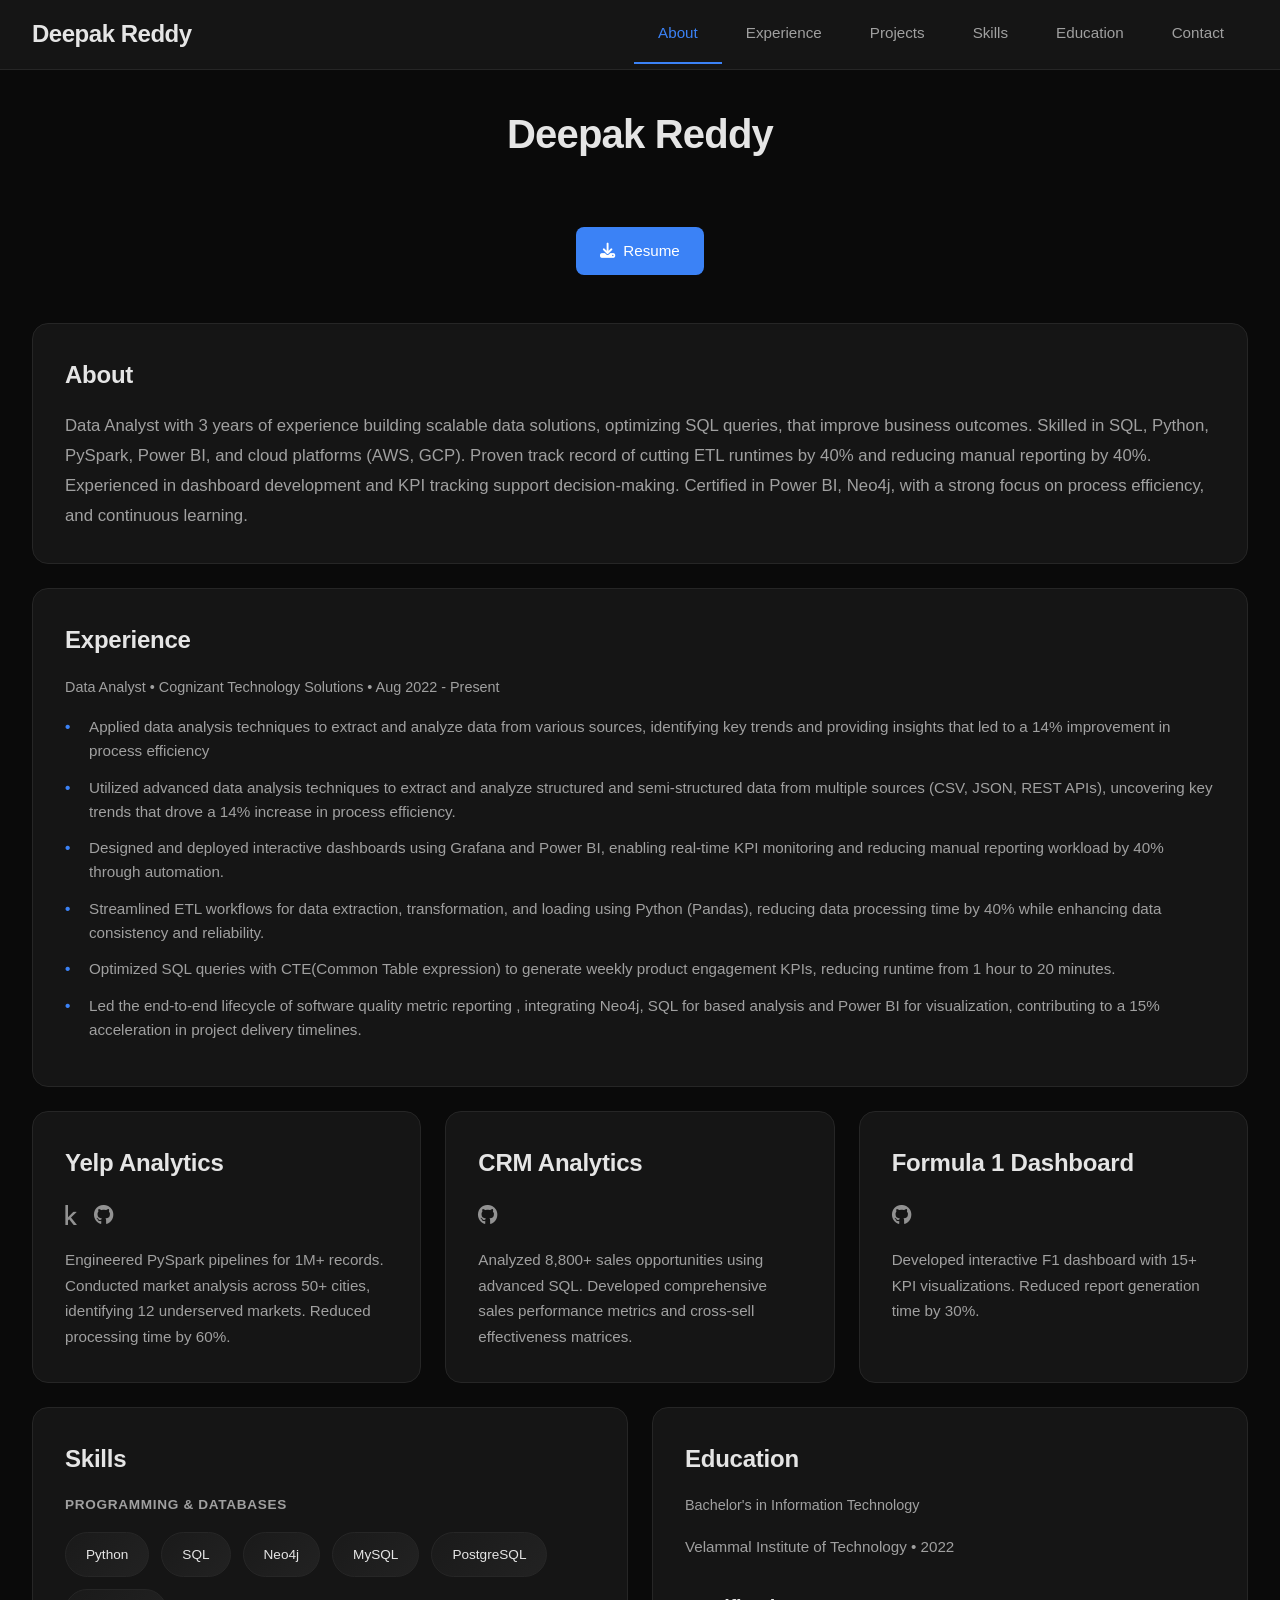
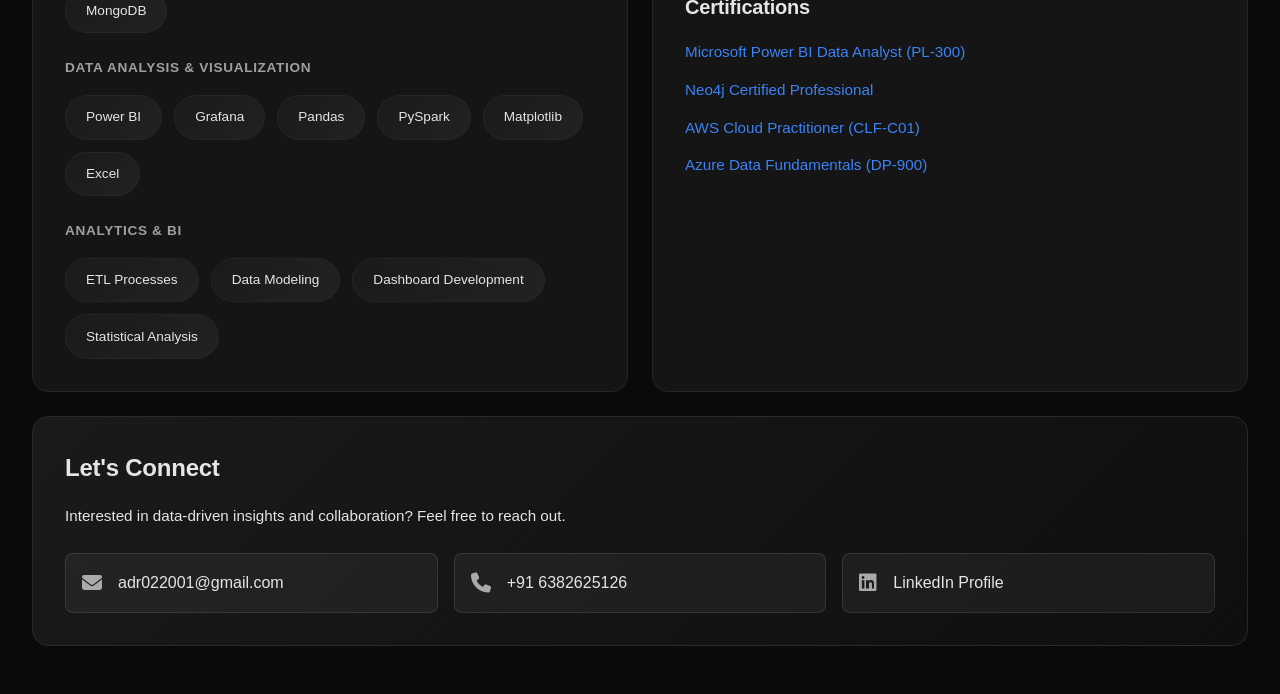
==== minimalist_bento_portfolio.html @ 0f995827 "Add files via upload" ====
<!DOCTYPE html>
<html lang="en">
<head>
  <meta charset="UTF-8">
  <meta name="viewport" content="width=device-width, initial-scale=1.0">
  <title>Deepak Reddy - Data Analyst</title>
  <link href="https://cdnjs.cloudflare.com/ajax/libs/font-awesome/6.4.0/css/all.min.css" rel="stylesheet">
  <style>
    * {
      margin: 0;
      padding: 0;
      box-sizing: border-box;
    }

    :root {
      --bg: #0a0a0a;
      --surface: #151515;
      --text: #e5e5e5;
      --text-secondary: #a0a0a0;
      --accent: #3b82f6;
      --secondary-section: #1a1a1a;
      --border: #262626;
      --shadow: rgba(0, 0, 0, 0.5);
    }

    body {
      font-family: -apple-system, BlinkMacSystemFont, 'Segoe UI', sans-serif;
      background: var(--bg);
      color: var(--text);
      line-height: 1.6;
      padding-top: 70px;
    }

    /* Top Navbar */
    .navbar {
      position: fixed;
      top: 0;
      left: 0;
      right: 0;
      height: 70px;
      background: var(--surface);
      border-bottom: 1px solid var(--border);
      display: flex;
      align-items: center;
      justify-content: space-between;
      padding: 0 2rem;
      z-index: 1000;
    }

    .navbar-brand {
      font-size: 1.5rem;
      font-weight: 700;
      letter-spacing: -0.02em;
      color: var(--text);
    }

    .nav-menu {
      display: flex;
      list-style: none;
      gap: 0;
      align-items: center;
    }

    .nav-menu li {
      margin: 0;
    }

    .nav-menu a {
      display: block;
      padding: 1rem 1.5rem;
      text-decoration: none;
      color: var(--text-secondary);
      transition: all 0.2s;
      font-size: 0.95rem;
      border-bottom: 2px solid transparent;
    }

    .nav-menu a:hover {
      color: var(--accent);
      border-bottom-color: var(--accent);
    }

    .nav-menu a.active {
      color: var(--accent);
      border-bottom-color: var(--accent);
    }

    .container {
      max-width: 1400px;
      margin: 0 auto;
      padding: 0 2rem;
    }

    /* Header */
    .header {
      margin-bottom: 3rem;
      text-align: center;
      margin-top: 2rem;
    }

    .name {
      font-size: 2.5rem;
      font-weight: 700;
      margin-bottom: 0.5rem;
      letter-spacing: -0.02em;
    }

    .tagline {
      font-size: 1.1rem;
      color: var(--text-secondary);
      margin-bottom: 1.5rem;
      min-height: 1.8rem;
      position: relative;
      background: linear-gradient(90deg, var(--text-secondary) 0%, var(--accent) 50%, var(--text-secondary) 100%);
      background-size: 200% auto;
      -webkit-background-clip: text;
      -webkit-text-fill-color: transparent;
      background-clip: text;
      animation: shimmer 6s linear infinite;
    }

    .tagline-char {
      display: inline-block;
      opacity: 0;
      animation: charReveal 0.05s ease-out forwards;
    }

    @keyframes charReveal {
      0% {
        opacity: 0;
        transform: translateY(10px);
      }
      100% {
        opacity: 1;
        transform: translateY(0);
      }
    }

    @keyframes shimmer {
      0% {
        background-position: -200% auto;
      }
      100% {
        background-position: 200% auto;
      }
    }

    .header-actions {
      display: flex;
      gap: 1rem;
      justify-content: center;
      flex-wrap: wrap;
    }

    .btn {
      padding: 0.75rem 1.5rem;
      border-radius: 8px;
      text-decoration: none;
      font-weight: 500;
      font-size: 0.95rem;
      transition: all 0.2s;
      display: inline-flex;
      align-items: center;
      gap: 0.5rem;
    }

    .btn-primary {
      background: var(--accent);
      color: white;
    }

    .btn-primary:hover {
      transform: translateY(-2px);
      box-shadow: 0 4px 12px rgba(0, 123, 255, 0.3);
      background: #0056b3;
    }

    .btn-secondary {
      background: var(--surface);
      color: var(--text);
      border: 1px solid var(--border);
    }

    .btn-secondary:hover {
      border-color: var(--accent);
      background: var(--secondary-section);
    }

    /* Bento Grid */
    .bento-grid {
      display: grid;
      grid-template-columns: repeat(12, 1fr);
      gap: 1.5rem;
      margin-bottom: 3rem;
    }

    .bento-item {
      background: var(--surface);
      border: 1px solid var(--border);
      border-radius: 16px;
      padding: 2rem;
      transition: all 0.3s;
      position: relative;
      overflow: hidden;
    }

    .bento-item:hover {
      box-shadow: 0 8px 24px var(--shadow);
      transform: translateY(-4px);
    }

    /* Grid Sizes */
    .span-12 { grid-column: span 12; }
    .span-8 { grid-column: span 8; }
    .span-6 { grid-column: span 6; }
    .span-4 { grid-column: span 4; }
    .span-3 { grid-column: span 3; }

    /* Item Styles */
    .item-title {
      font-size: 1.5rem;
      font-weight: 600;
      margin-bottom: 1rem;
      letter-spacing: -0.01em;
    }

    .item-subtitle {
      color: var(--text-secondary);
      font-size: 0.9rem;
      margin-bottom: 1rem;
    }

    .item-description {
      color: var(--text-secondary);
      font-size: 0.95rem;
      line-height: 1.7;
    }

    /* About Section */
    .about-content {
      font-size: 1.05rem;
      line-height: 1.8;
    }

    /* Experience Section */
    .experience-list {
      list-style: none;
    }

    .experience-list li {
      padding-left: 1.5rem;
      margin-bottom: 0.75rem;
      position: relative;
      color: var(--text-secondary);
      font-size: 0.95rem;
    }

    .experience-list li::before {
      content: '•';
      position: absolute;
      left: 0;
      color: var(--accent);
      font-weight: bold;
    }

    /* Projects */
    .project-links {
      display: flex;
      gap: 1rem;
      margin-bottom: 1rem;
    }

    .project-link {
      color: var(--text);
      font-size: 1.25rem;
      transition: all 0.2s;
      opacity: 0.6;
    }

    .project-link:hover {
      opacity: 1;
      transform: scale(1.1);
    }

    /* Skills */
    .skills-grid {
      display: grid;
      gap: 1.5rem;
    }

    .skill-category h4 {
      font-size: 0.85rem;
      text-transform: uppercase;
      letter-spacing: 0.05em;
      color: var(--text-secondary);
      margin-bottom: 1rem;
      font-weight: 600;
    }

    .skill-tags {
      display: flex;
      flex-wrap: wrap;
      gap: 0.75rem;
    }

    .skill-tag {
      background: linear-gradient(135deg, var(--secondary-section) 0%, #222222 100%);
      padding: 0.65rem 1.25rem;
      border-radius: 25px;
      font-size: 0.85rem;
      color: var(--text);
      border: 1.5px solid var(--border);
      transition: all 0.3s cubic-bezier(0.4, 0, 0.2, 1);
      font-weight: 500;
      position: relative;
      overflow: hidden;
      cursor: pointer;
      display: inline-flex;
      align-items: center;
      justify-content: center;
      white-space: nowrap;
    }

    .skill-tag::before {
      content: '';
      position: absolute;
      top: 0;
      left: -100%;
      width: 100%;
      height: 100%;
      background: var(--accent);
      transition: left 0.3s cubic-bezier(0.4, 0, 0.2, 1);
      z-index: -1;
      border-radius: 25px;
    }

    .skill-tag:hover {
      color: white;
      border-color: var(--accent);
      transform: translateY(-3px);
      box-shadow: 0 6px 20px rgba(59, 130, 246, 0.4);
    }

    .skill-tag:hover::before {
      left: 0;
    }

    .skill-tag:active {
      transform: translateY(-1px);
    }

    /* Contact */
    .contact-grid {
      display: grid;
      gap: 1rem;
    }

    .contact-item {
      display: flex;
      align-items: center;
      gap: 1rem;
      padding: 1rem;
      background: var(--bg);
      border-radius: 8px;
      text-decoration: none;
      color: var(--text);
      transition: all 0.2s;
    }

    .contact-item:hover {
      background: var(--accent);
      color: white;
    }

    .contact-icon {
      font-size: 1.25rem;
      opacity: 0.7;
    }

    /* Certifications */
    .cert-list {
      list-style: none;
    }

    .cert-list li {
      margin-bottom: 0.75rem;
    }

    .cert-list a {
      color: var(--accent);
      text-decoration: none;
      font-size: 0.95rem;
      transition: opacity 0.2s;
    }

    .cert-list a:hover {
      opacity: 0.7;
    }

    /* Accent Item */
    .accent-item {
      background: linear-gradient(135deg, #1a1a1a 0%, #0f0f0f 100%);
      color: var(--text);
      border: 1px solid #2a2a2a;
    }

    .accent-item .item-title,
    .accent-item .item-description {
      color: var(--text);
    }

    .accent-item .contact-item {
      background: rgba(255, 255, 255, 0.05);
      color: var(--text);
      border: 1px solid rgba(255, 255, 255, 0.1);
    }

    .accent-item .contact-item:hover {
      background: var(--accent);
      border-color: var(--accent);
    }

    /* Stats */
    .stats-grid {
      display: grid;
      grid-template-columns: repeat(auto-fit, minmax(150px, 1fr));
      gap: 1.5rem;
    }

    .stat-item {
      text-align: center;
    }

    .stat-number {
      font-size: 2.5rem;
      font-weight: 700;
      color: var(--accent);
      line-height: 1;
      margin-bottom: 0.5rem;
    }

    .stat-label {
      font-size: 0.9rem;
      color: var(--text-secondary);
    }

    /* Responsive */
    @media (max-width: 1024px) {
      .span-8 { grid-column: span 12; }
      .span-6 { grid-column: span 12; }
      .span-4 { grid-column: span 6; }
      .span-3 { grid-column: span 6; }
    }

    @media (max-width: 768px) {
      body {
        padding-top: 60px;
      }

      .navbar {
        height: 60px;
        padding: 0 1rem;
        flex-wrap: wrap;
      }

      .navbar-brand {
        font-size: 1.25rem;
      }

      .nav-menu {
        gap: 0;
      }

      .nav-menu a {
        padding: 0.75rem 1rem;
        font-size: 0.85rem;
      }

      .name {
        font-size: 2rem;
      }

      .bento-grid {
        gap: 1rem;
      }

      .span-4,
      .span-3 {
        grid-column: span 12;
      }

      .bento-item {
        padding: 1.5rem;
      }

      .header-actions {
        flex-direction: column;
      }

      .btn {
        width: 100%;
        justify-content: center;
      }

      .container {
        padding: 0 1rem;
      }
    }
  </style>
</head>
<body>
  <!-- Top Navbar -->
  <nav class="navbar">
    <div class="navbar-brand">Deepak Reddy</div>
    <ul class="nav-menu">
      <li><a href="#about" class="nav-link active" onclick="setActiveNav(this)">About</a></li>
      <li><a href="#experience" class="nav-link" onclick="setActiveNav(this)">Experience</a></li>
      <li><a href="#projects" class="nav-link" onclick="setActiveNav(this)">Projects</a></li>
      <li><a href="#skills" class="nav-link" onclick="setActiveNav(this)">Skills</a></li>
      <li><a href="#education" class="nav-link" onclick="setActiveNav(this)">Education</a></li>
      <li><a href="#contact" class="nav-link" onclick="setActiveNav(this)">Contact</a></li>
    </ul>
  </nav>

  <div class="container">
    <!-- Header -->
    <header class="header">
      <h1 class="name">Deepak Reddy</h1>
      <p class="tagline" id="tagline">Data Analyst • Business Intelligence • Data Visualization</p>
      <div class="header-actions">
        <a href="Assets/Deepak_Reddy_DataAnalyst_Resume.pdf" target="_blank" class="btn btn-primary">
          <i class="fas fa-download"></i>
          Resume
        </a>
      </div>
    </header>

    <!-- Bento Grid -->
    <div class="bento-grid">
      
      <!-- About -->
      <div class="bento-item span-12" id="about">
        <h2 class="item-title">About</h2>
        <p class="item-description about-content">
          Data Analyst with 3 years of experience building scalable data solutions, optimizing SQL queries, that improve business outcomes. Skilled in SQL, Python, PySpark, Power BI, and cloud platforms (AWS, GCP). Proven track record of cutting ETL runtimes by 40% and reducing manual reporting by 40%. Experienced in dashboard development and KPI tracking support decision-making. Certified in Power BI, Neo4j, with a strong focus on process efficiency, and continuous learning.
        </p>
      </div>

      <!-- Experience -->
      <div class="bento-item span-12" id="experience">
        <h2 class="item-title">Experience</h2>
        <div class="item-subtitle">Data Analyst • Cognizant Technology Solutions • Aug 2022 - Present</div>
        <ul class="experience-list">
          <li>Applied data analysis techniques to extract and analyze data from various sources, identifying key trends and providing insights that led to a 14% improvement in process efficiency</li>
          <li>Utilized advanced data analysis techniques to extract and analyze structured and semi-structured data from multiple sources (CSV, JSON, REST APIs), uncovering key trends that drove a 14% increase in process efficiency.</li>
          <li>Designed and deployed interactive dashboards using Grafana and Power BI, enabling real-time KPI monitoring and reducing manual reporting workload by 40% through automation.</li>
          <li>Streamlined ETL workflows for data extraction, transformation, and loading using Python (Pandas), reducing data processing time by 40% while enhancing data consistency and reliability.</li>
          <li>Optimized SQL queries with CTE(Common Table expression) to generate weekly product engagement KPIs, reducing runtime from 1 hour to 20 minutes.</li>
          <li>Led the end-to-end lifecycle of software quality metric reporting , integrating Neo4j, SQL for based analysis and Power BI for visualization, contributing to a 15% acceleration in project delivery timelines.</li>
        </ul>
      </div>

      <!-- Project 1 -->
      <div class="bento-item span-4" id="projects">
        <h3 class="item-title">Yelp Analytics</h3>
        <div class="project-links">
          <a href="https://www.kaggle.com/code/adr2001/yelp-data-analysis" target="_blank" class="project-link">
            <i class="fab fa-kaggle"></i>
          </a>
          <a href="https://github.com/DeepakReddy02/Yelp-data-Analytics" target="_blank" class="project-link">
            <i class="fab fa-github"></i>
          </a>
        </div>
        <p class="item-description">
          Engineered PySpark pipelines for 1M+ records. Conducted market analysis across 50+ cities, identifying 12 underserved markets. Reduced processing time by 60%.
        </p>
      </div>

      <!-- Project 2 -->
      <div class="bento-item span-4">
        <h3 class="item-title">CRM Analytics</h3>
        <div class="project-links">
          <a href="https://github.com/DeepakReddy02/CRM-Data-analytics" target="_blank" class="project-link">
            <i class="fab fa-github"></i>
          </a>
        </div>
        <p class="item-description">
          Analyzed 8,800+ sales opportunities using advanced SQL. Developed comprehensive sales performance metrics and cross-sell effectiveness matrices.
        </p>
      </div>

      <!-- Project 3 -->
      <div class="bento-item span-4">
        <h3 class="item-title">Formula 1 Dashboard</h3>
        <div class="project-links">
          <a href="https://github.com/DeepakReddy02/Formula-1-Dashboard" target="_blank" class="project-link">
            <i class="fab fa-github"></i>
          </a>
        </div>
        <p class="item-description">
          Developed interactive F1 dashboard with 15+ KPI visualizations. Reduced report generation time by 30%.
        </p>
      </div>

      <!-- Skills -->
      <div class="bento-item span-6" id="skills">
        <h2 class="item-title">Skills</h2>
        <div class="skills-grid">
          <div class="skill-category">
            <h4>Programming & Databases</h4>
            <div class="skill-tags">
              <span class="skill-tag">Python</span>
              <span class="skill-tag">SQL</span>
              <span class="skill-tag">Neo4j</span>
              <span class="skill-tag">MySQL</span>
              <span class="skill-tag">PostgreSQL</span>
              <span class="skill-tag">MongoDB</span>
            </div>
          </div>
          <div class="skill-category">
            <h4>Data Analysis & Visualization</h4>
            <div class="skill-tags">
              <span class="skill-tag">Power BI</span>
              <span class="skill-tag">Grafana</span>
              <span class="skill-tag">Pandas</span>
              <span class="skill-tag">PySpark</span>
              <span class="skill-tag">Matplotlib</span>
              <span class="skill-tag">Excel</span>
            </div>
          </div>
          <div class="skill-category">
            <h4>Analytics & BI</h4>
            <div class="skill-tags">
              <span class="skill-tag">ETL Processes</span>
              <span class="skill-tag">Data Modeling</span>
              <span class="skill-tag">Dashboard Development</span>
              <span class="skill-tag">Statistical Analysis</span>
            </div>
          </div>
        </div>
      </div>

      <!-- Education & Certifications -->
      <div class="bento-item span-6" id="education">
        <h2 class="item-title">Education</h2>
        <div class="item-subtitle">Bachelor's in Information Technology</div>
        <p class="item-description" style="margin-bottom: 2rem;">Velammal Institute of Technology • 2022</p>
        
        <h3 class="item-title" style="font-size: 1.25rem;">Certifications</h3>
        <ul class="cert-list">
          <li><a href="https://learn.microsoft.com/en-us/users/deepakreddy-7486/credentials/6c7aa562362c20fa" target="_blank">Microsoft Power BI Data Analyst (PL-300)</a></li>
          <li><a href="https://graphacademy.neo4j.com/c/1edc7d7e-53f9-4a32-aede-22fb9f663efd/" target="_blank">Neo4j Certified Professional</a></li>
          <li><a href="Assets/AWS Certified Cloud Practitioner certificate.pdf" target="_blank">AWS Cloud Practitioner (CLF-C01)</a></li>
          <li><a href="https://learn.microsoft.com/api/credentials/share/en-us/DEEPAKREDDY-7486/A54F7993C13CFE65?sharingId=EFF0362C7ED97661" target="_blank">Azure Data Fundamentals (DP-900)</a></li>
        </ul>
      </div>

      <!-- Contact -->
      <div class="bento-item span-12 accent-item" id="contact">
        <h2 class="item-title">Let's Connect</h2>
        <p class="item-description" style="margin-bottom: 1.5rem;">
          Interested in data-driven insights and collaboration? Feel free to reach out.
        </p>
        <div class="contact-grid" style="grid-template-columns: repeat(auto-fit, minmax(250px, 1fr));">
          <a href="mailto:adr022001@gmail.com" class="contact-item">
            <i class="contact-icon fas fa-envelope"></i>
            <span>adr022001@gmail.com</span>
          </a>
          <a href="tel:+916382625126" class="contact-item">
            <i class="contact-icon fas fa-phone"></i>
            <span>+91 6382625126</span>
          </a>
          <a href="https://www.linkedin.com/in/deepak-reddy-data-analyst/" target="_blank" class="contact-item">
            <i class="contact-icon fab fa-linkedin"></i>
            <span>LinkedIn Profile</span>
          </a>
        </div>
      </div>

    </div>
  </div>

  <script>
    // Tagline character reveal animation
    function animateTagline() {
      const tagline = document.getElementById('tagline');
      const text = tagline.textContent;
      tagline.textContent = '';
      
      let delay = 0;
      for (let i = 0; i < text.length; i++) {
        const char = text[i];
        const span = document.createElement('span');
        span.className = 'tagline-char';
        span.textContent = char;
        span.style.animationDelay = `${delay}ms`;
        tagline.appendChild(span);
        
        // Add stagger effect, slower for punctuation
        delay += char === '•' ? 100 : 30;
      }
    }

    // Run animation on page load
    window.addEventListener('load', () => {
      setTimeout(animateTagline, 300);
    });

    function setActiveNav(element) {
      document.querySelectorAll('.nav-link').forEach(link => {
        link.classList.remove('active');
      });
      element.classList.add('active');
    }
  </script>
</body>
</html>
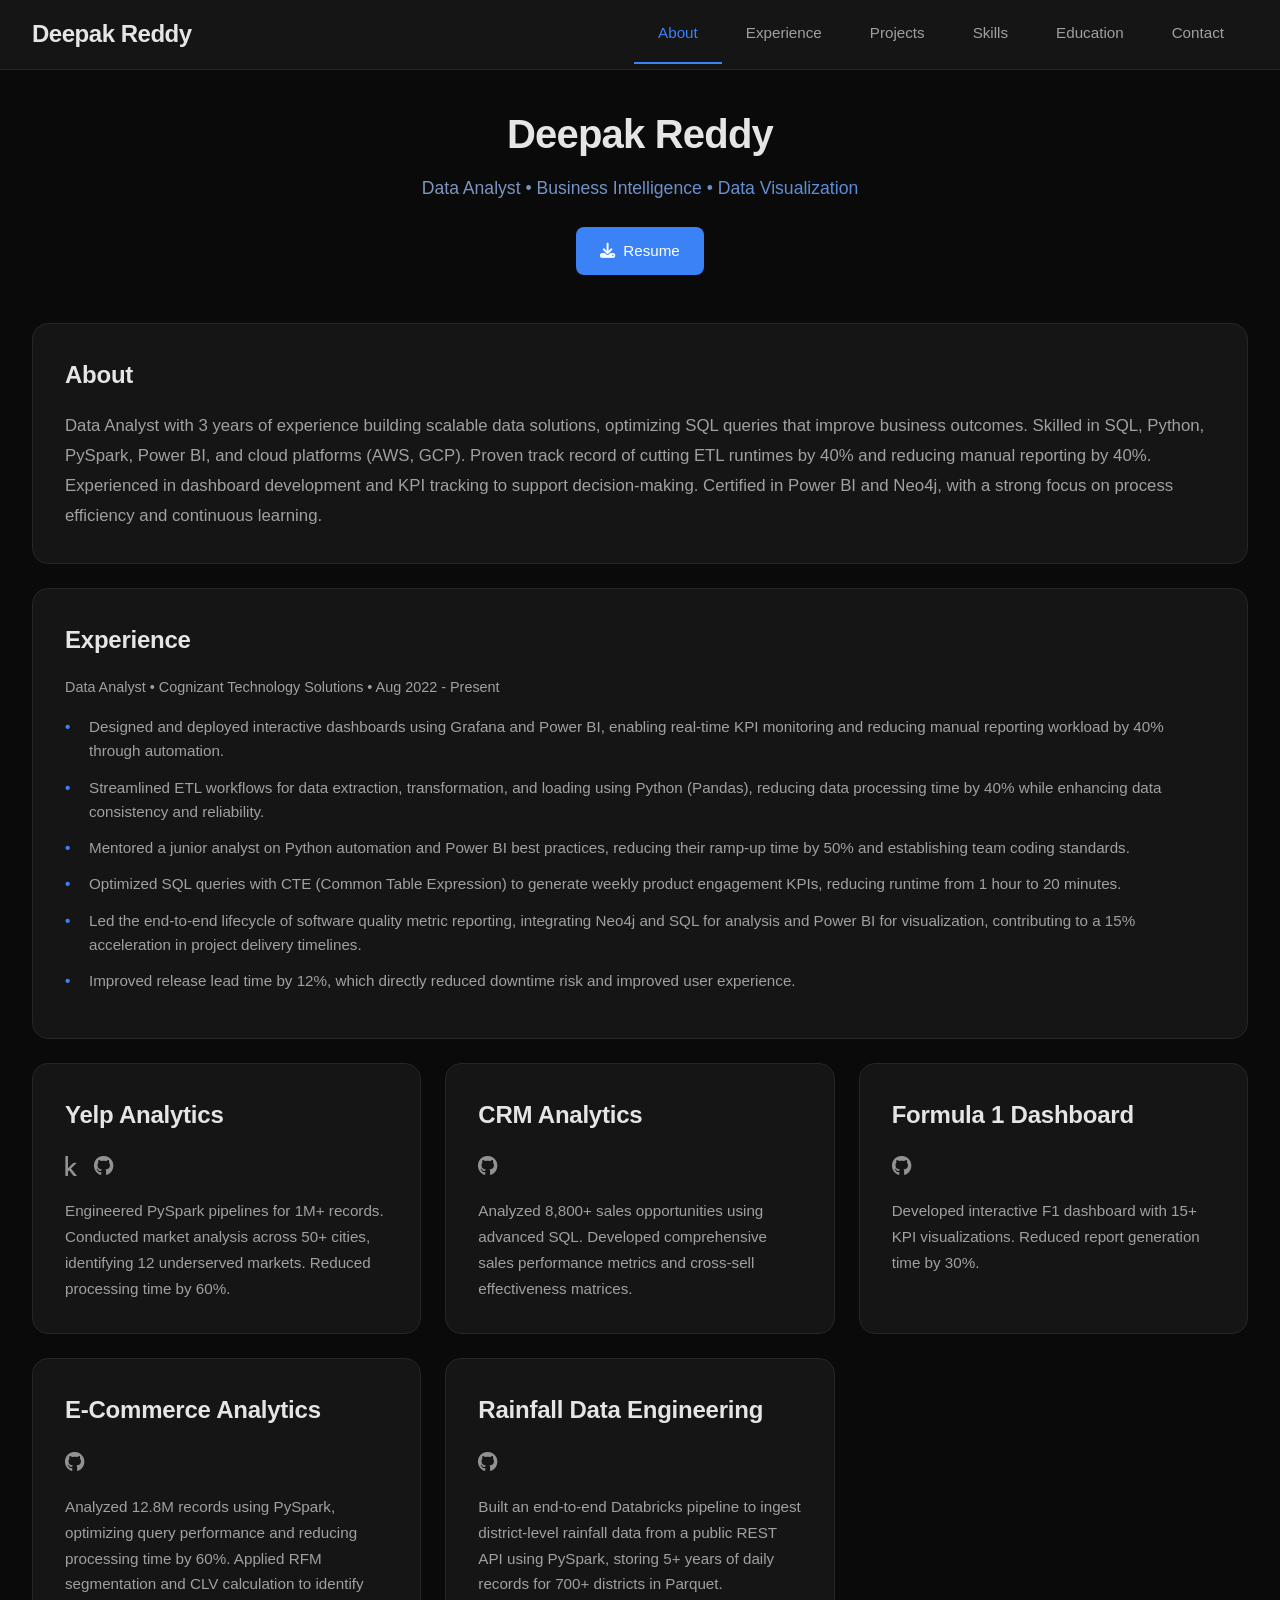
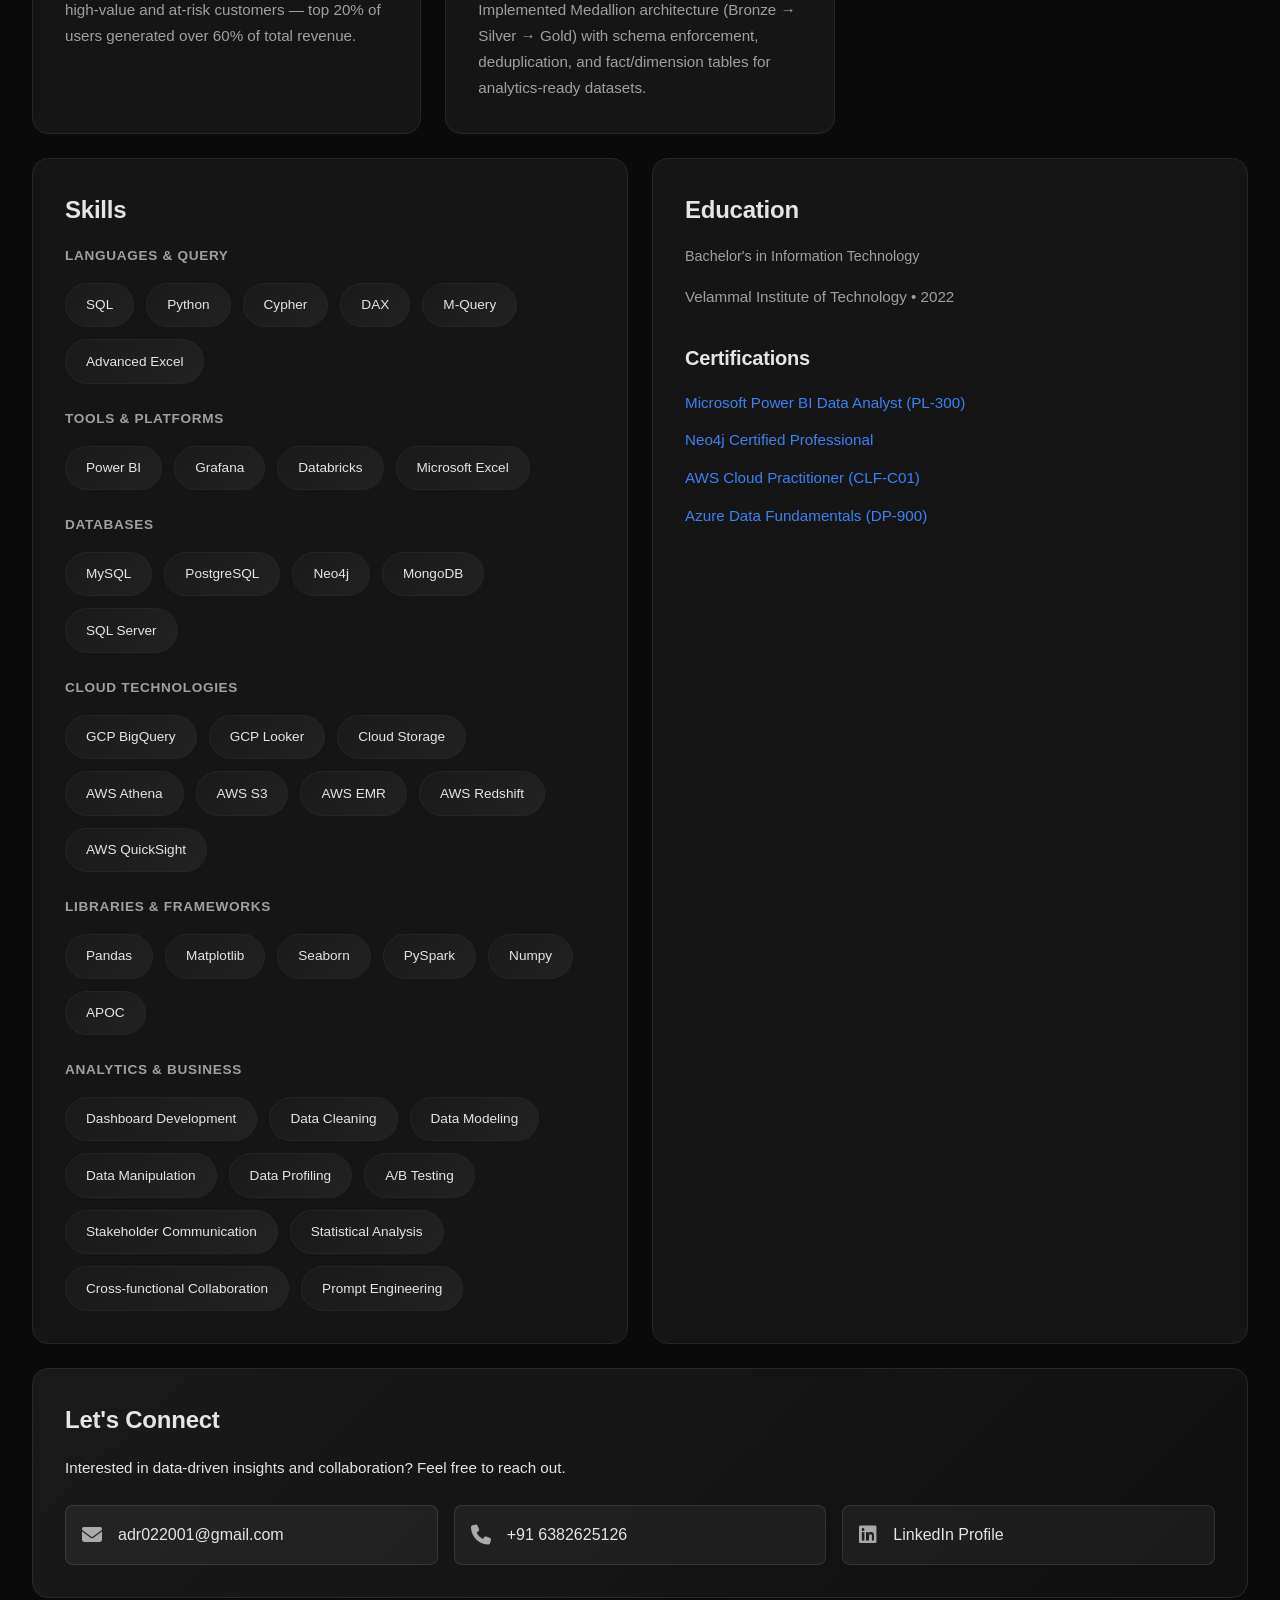
==== commit 8800b63e: "Add files via upload" ====
--- a/minimalist_bento_portfolio.html
+++ b/minimalist_bento_portfolio.html
@@ -204,9 +204,44 @@
       overflow: hidden;
     }
 
+    .bento-item::before {
+      content: '';
+      position: absolute;
+      top: 0;
+      left: 0;
+      right: 0;
+      bottom: 0;
+      background: radial-gradient(circle at 30% 30%, rgba(59, 130, 246, 0.15), transparent 80%);
+      opacity: 0;
+      transition: opacity 0.3s ease;
+      pointer-events: none;
+    }
+
     .bento-item:hover {
-      box-shadow: 0 8px 24px var(--shadow);
-      transform: translateY(-4px);
+      box-shadow: 0 8px 24px var(--shadow), 0 0 30px rgba(59, 130, 246, 0.2);
+      transform: translateY(-6px) scale(1.02);
+      border-color: var(--accent);
+    }
+
+    .bento-item:hover::before {
+      opacity: 1;
+    }
+
+    .bento-item:hover .item-title {
+      color: var(--accent);
+      transform: translateX(4px);
+    }
+
+    .item-title {
+      transition: all 0.3s cubic-bezier(0.34, 1.56, 0.64, 1);
+    }
+
+    .item-description {
+      transition: color 0.3s ease;
+    }
+
+    .bento-item:hover .item-description {
+      color: var(--text);
     }
 
     /* Grid Sizes */
@@ -526,7 +561,7 @@
     <!-- Header -->
     <header class="header">
       <h1 class="name">Deepak Reddy</h1>
-      <p class="tagline" id="tagline">Data Analyst • Business Intelligence • Data Visualization</p>
+      <p class="tagline">Data Analyst • Business Intelligence • Data Visualization</p>
       <div class="header-actions">
         <a href="Assets/Deepak_Reddy_DataAnalyst_Resume.pdf" target="_blank" class="btn btn-primary">
           <i class="fas fa-download"></i>
@@ -542,7 +577,7 @@
       <div class="bento-item span-12" id="about">
         <h2 class="item-title">About</h2>
         <p class="item-description about-content">
-          Data Analyst with 3 years of experience building scalable data solutions, optimizing SQL queries, that improve business outcomes. Skilled in SQL, Python, PySpark, Power BI, and cloud platforms (AWS, GCP). Proven track record of cutting ETL runtimes by 40% and reducing manual reporting by 40%. Experienced in dashboard development and KPI tracking support decision-making. Certified in Power BI, Neo4j, with a strong focus on process efficiency, and continuous learning.
+          Data Analyst with 3 years of experience building scalable data solutions, optimizing SQL queries that improve business outcomes. Skilled in SQL, Python, PySpark, Power BI, and cloud platforms (AWS, GCP). Proven track record of cutting ETL runtimes by 40% and reducing manual reporting by 40%. Experienced in dashboard development and KPI tracking to support decision-making. Certified in Power BI and Neo4j, with a strong focus on process efficiency and continuous learning.
         </p>
       </div>
 
@@ -551,12 +586,12 @@
         <h2 class="item-title">Experience</h2>
         <div class="item-subtitle">Data Analyst • Cognizant Technology Solutions • Aug 2022 - Present</div>
         <ul class="experience-list">
-          <li>Applied data analysis techniques to extract and analyze data from various sources, identifying key trends and providing insights that led to a 14% improvement in process efficiency</li>
-          <li>Utilized advanced data analysis techniques to extract and analyze structured and semi-structured data from multiple sources (CSV, JSON, REST APIs), uncovering key trends that drove a 14% increase in process efficiency.</li>
           <li>Designed and deployed interactive dashboards using Grafana and Power BI, enabling real-time KPI monitoring and reducing manual reporting workload by 40% through automation.</li>
           <li>Streamlined ETL workflows for data extraction, transformation, and loading using Python (Pandas), reducing data processing time by 40% while enhancing data consistency and reliability.</li>
-          <li>Optimized SQL queries with CTE(Common Table expression) to generate weekly product engagement KPIs, reducing runtime from 1 hour to 20 minutes.</li>
-          <li>Led the end-to-end lifecycle of software quality metric reporting , integrating Neo4j, SQL for based analysis and Power BI for visualization, contributing to a 15% acceleration in project delivery timelines.</li>
+          <li>Mentored a junior analyst on Python automation and Power BI best practices, reducing their ramp-up time by 50% and establishing team coding standards.</li>
+          <li>Optimized SQL queries with CTE (Common Table Expression) to generate weekly product engagement KPIs, reducing runtime from 1 hour to 20 minutes.</li>
+          <li>Led the end-to-end lifecycle of software quality metric reporting, integrating Neo4j and SQL for analysis and Power BI for visualization, contributing to a 15% acceleration in project delivery timelines.</li>
+          <li>Improved release lead time by 12%, which directly reduced downtime risk and improved user experience.</li>
         </ul>
       </div>
 
@@ -602,39 +637,103 @@
         </p>
       </div>
 
+      <!-- Personal Project 4 -->
+      <div class="bento-item span-4">
+        <h3 class="item-title">E-Commerce Analytics</h3>
+        <div class="project-links">
+          <a href="https://github.com/DeepakReddy02/E-Commerce-Analytics" target="_blank" class="project-link">
+            <i class="fab fa-github"></i>
+          </a>
+        </div>
+        <p class="item-description">
+          Analyzed 12.8M records using PySpark, optimizing query performance and reducing processing time by 60%. Applied RFM segmentation and CLV calculation to identify high-value and at-risk customers — top 20% of users generated over 60% of total revenue.
+        </p>
+      </div>
+
+      <!-- Personal Project 5 -->
+      <div class="bento-item span-4">
+        <h3 class="item-title">Rainfall Data Engineering</h3>
+        <div class="project-links">
+          <a href="https://github.com/DeepakReddy02/Rainfall-Data-Engineering" target="_blank" class="project-link">
+            <i class="fab fa-github"></i>
+          </a>
+        </div>
+        <p class="item-description">
+          Built an end-to-end Databricks pipeline to ingest district-level rainfall data from a public REST API using PySpark, storing 5+ years of daily records for 700+ districts in Parquet. Implemented Medallion architecture (Bronze → Silver → Gold) with schema enforcement, deduplication, and fact/dimension tables for analytics-ready datasets.
+        </p>
+      </div>
+
       <!-- Skills -->
       <div class="bento-item span-6" id="skills">
         <h2 class="item-title">Skills</h2>
         <div class="skills-grid">
           <div class="skill-category">
-            <h4>Programming & Databases</h4>
+            <h4>Languages & Query</h4>
             <div class="skill-tags">
+              <span class="skill-tag">SQL</span>
               <span class="skill-tag">Python</span>
-              <span class="skill-tag">SQL</span>
-              <span class="skill-tag">Neo4j</span>
-              <span class="skill-tag">MySQL</span>
-              <span class="skill-tag">PostgreSQL</span>
-              <span class="skill-tag">MongoDB</span>
+              <span class="skill-tag">Cypher</span>
+              <span class="skill-tag">DAX</span>
+              <span class="skill-tag">M-Query</span>
+              <span class="skill-tag">Advanced Excel</span>
             </div>
           </div>
           <div class="skill-category">
-            <h4>Data Analysis & Visualization</h4>
+            <h4>Tools & Platforms</h4>
             <div class="skill-tags">
               <span class="skill-tag">Power BI</span>
               <span class="skill-tag">Grafana</span>
-              <span class="skill-tag">Pandas</span>
-              <span class="skill-tag">PySpark</span>
-              <span class="skill-tag">Matplotlib</span>
-              <span class="skill-tag">Excel</span>
+              <span class="skill-tag">Databricks</span>
+              <span class="skill-tag">Microsoft Excel</span>
             </div>
           </div>
           <div class="skill-category">
-            <h4>Analytics & BI</h4>
+            <h4>Databases</h4>
             <div class="skill-tags">
-              <span class="skill-tag">ETL Processes</span>
+              <span class="skill-tag">MySQL</span>
+              <span class="skill-tag">PostgreSQL</span>
+              <span class="skill-tag">Neo4j</span>
+              <span class="skill-tag">MongoDB</span>
+              <span class="skill-tag">SQL Server</span>
+            </div>
+          </div>
+          <div class="skill-category">
+            <h4>Cloud Technologies</h4>
+            <div class="skill-tags">
+              <span class="skill-tag">GCP BigQuery</span>
+              <span class="skill-tag">GCP Looker</span>
+              <span class="skill-tag">Cloud Storage</span>
+              <span class="skill-tag">AWS Athena</span>
+              <span class="skill-tag">AWS S3</span>
+              <span class="skill-tag">AWS EMR</span>
+              <span class="skill-tag">AWS Redshift</span>
+              <span class="skill-tag">AWS QuickSight</span>
+            </div>
+          </div>
+          <div class="skill-category">
+            <h4>Libraries & Frameworks</h4>
+            <div class="skill-tags">
+              <span class="skill-tag">Pandas</span>
+              <span class="skill-tag">Matplotlib</span>
+              <span class="skill-tag">Seaborn</span>
+              <span class="skill-tag">PySpark</span>
+              <span class="skill-tag">Numpy</span>
+              <span class="skill-tag">APOC</span>
+            </div>
+          </div>
+          <div class="skill-category">
+            <h4>Analytics & Business</h4>
+            <div class="skill-tags">
+              <span class="skill-tag">Dashboard Development</span>
+              <span class="skill-tag">Data Cleaning</span>
               <span class="skill-tag">Data Modeling</span>
-              <span class="skill-tag">Dashboard Development</span>
+              <span class="skill-tag">Data Manipulation</span>
+              <span class="skill-tag">Data Profiling</span>
+              <span class="skill-tag">A/B Testing</span>
+              <span class="skill-tag">Stakeholder Communication</span>
               <span class="skill-tag">Statistical Analysis</span>
+              <span class="skill-tag">Cross-functional Collaboration</span>
+              <span class="skill-tag">Prompt Engineering</span>
             </div>
           </div>
         </div>
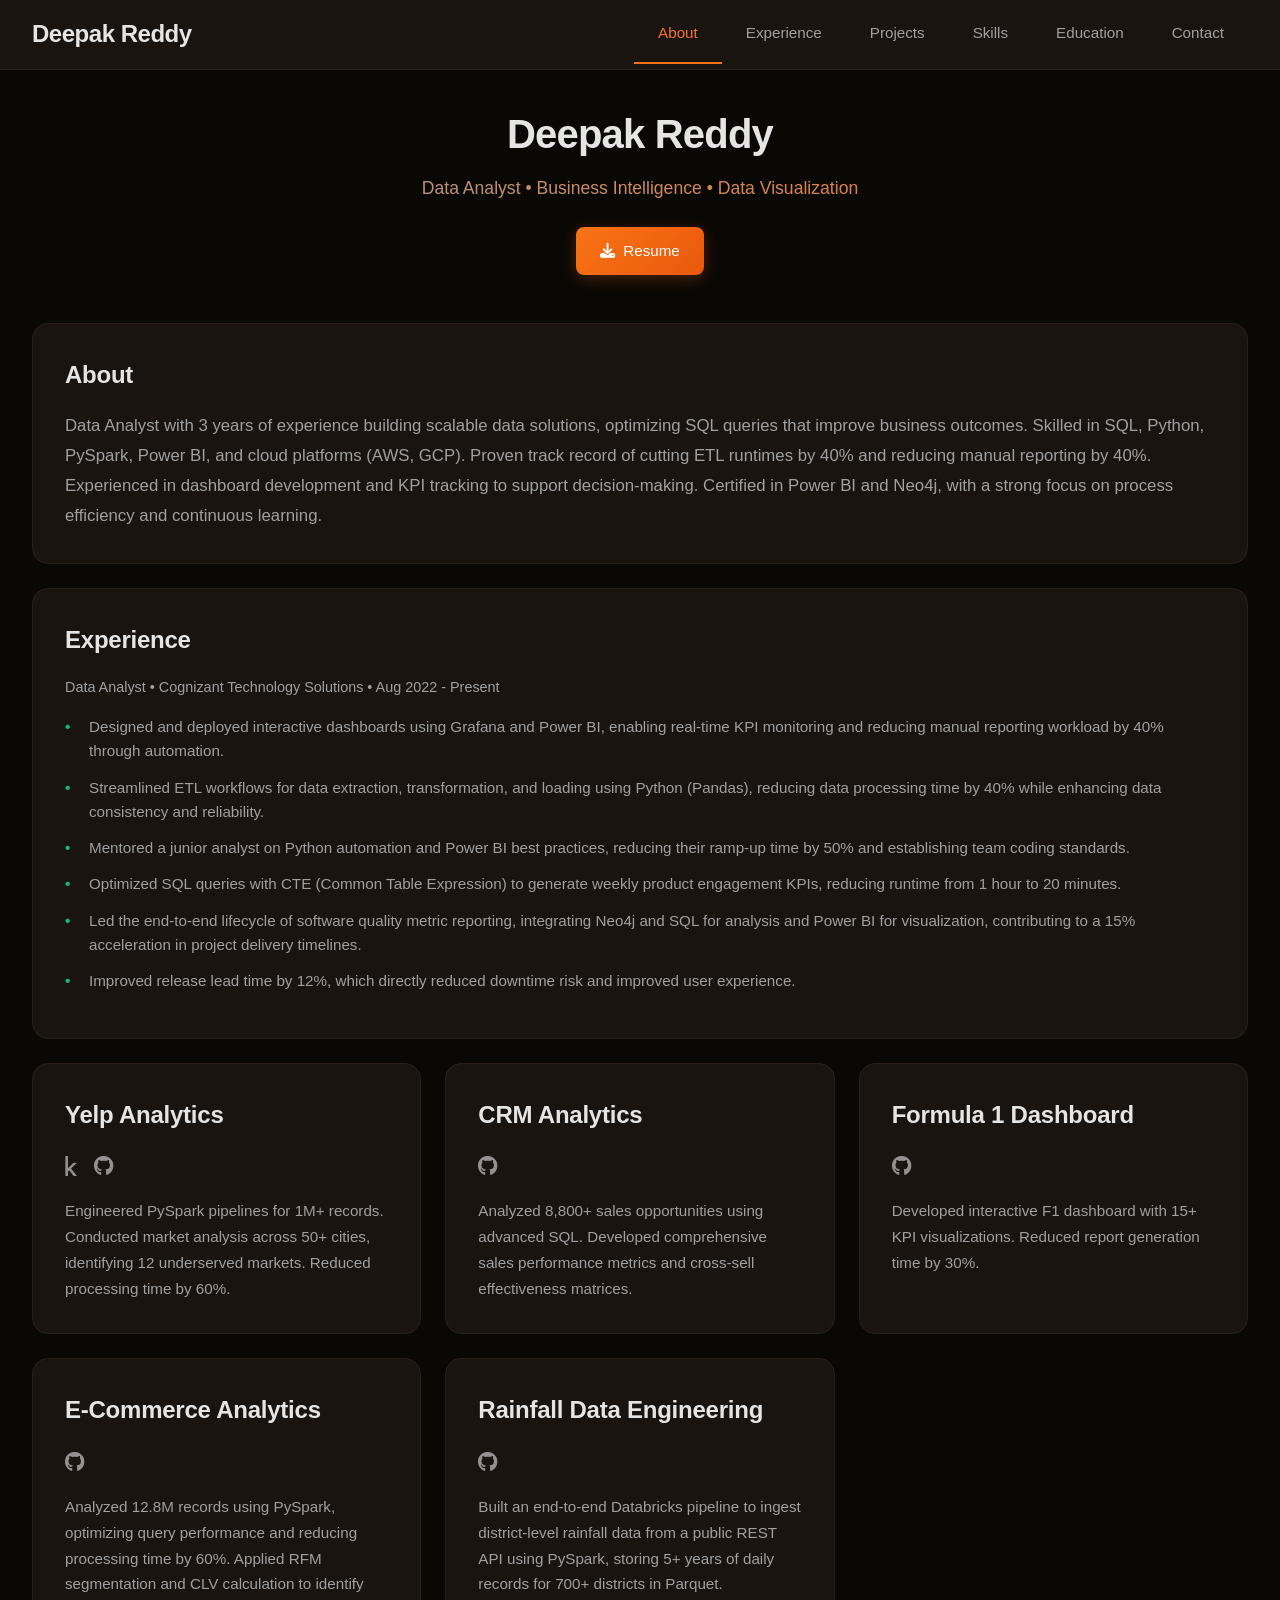
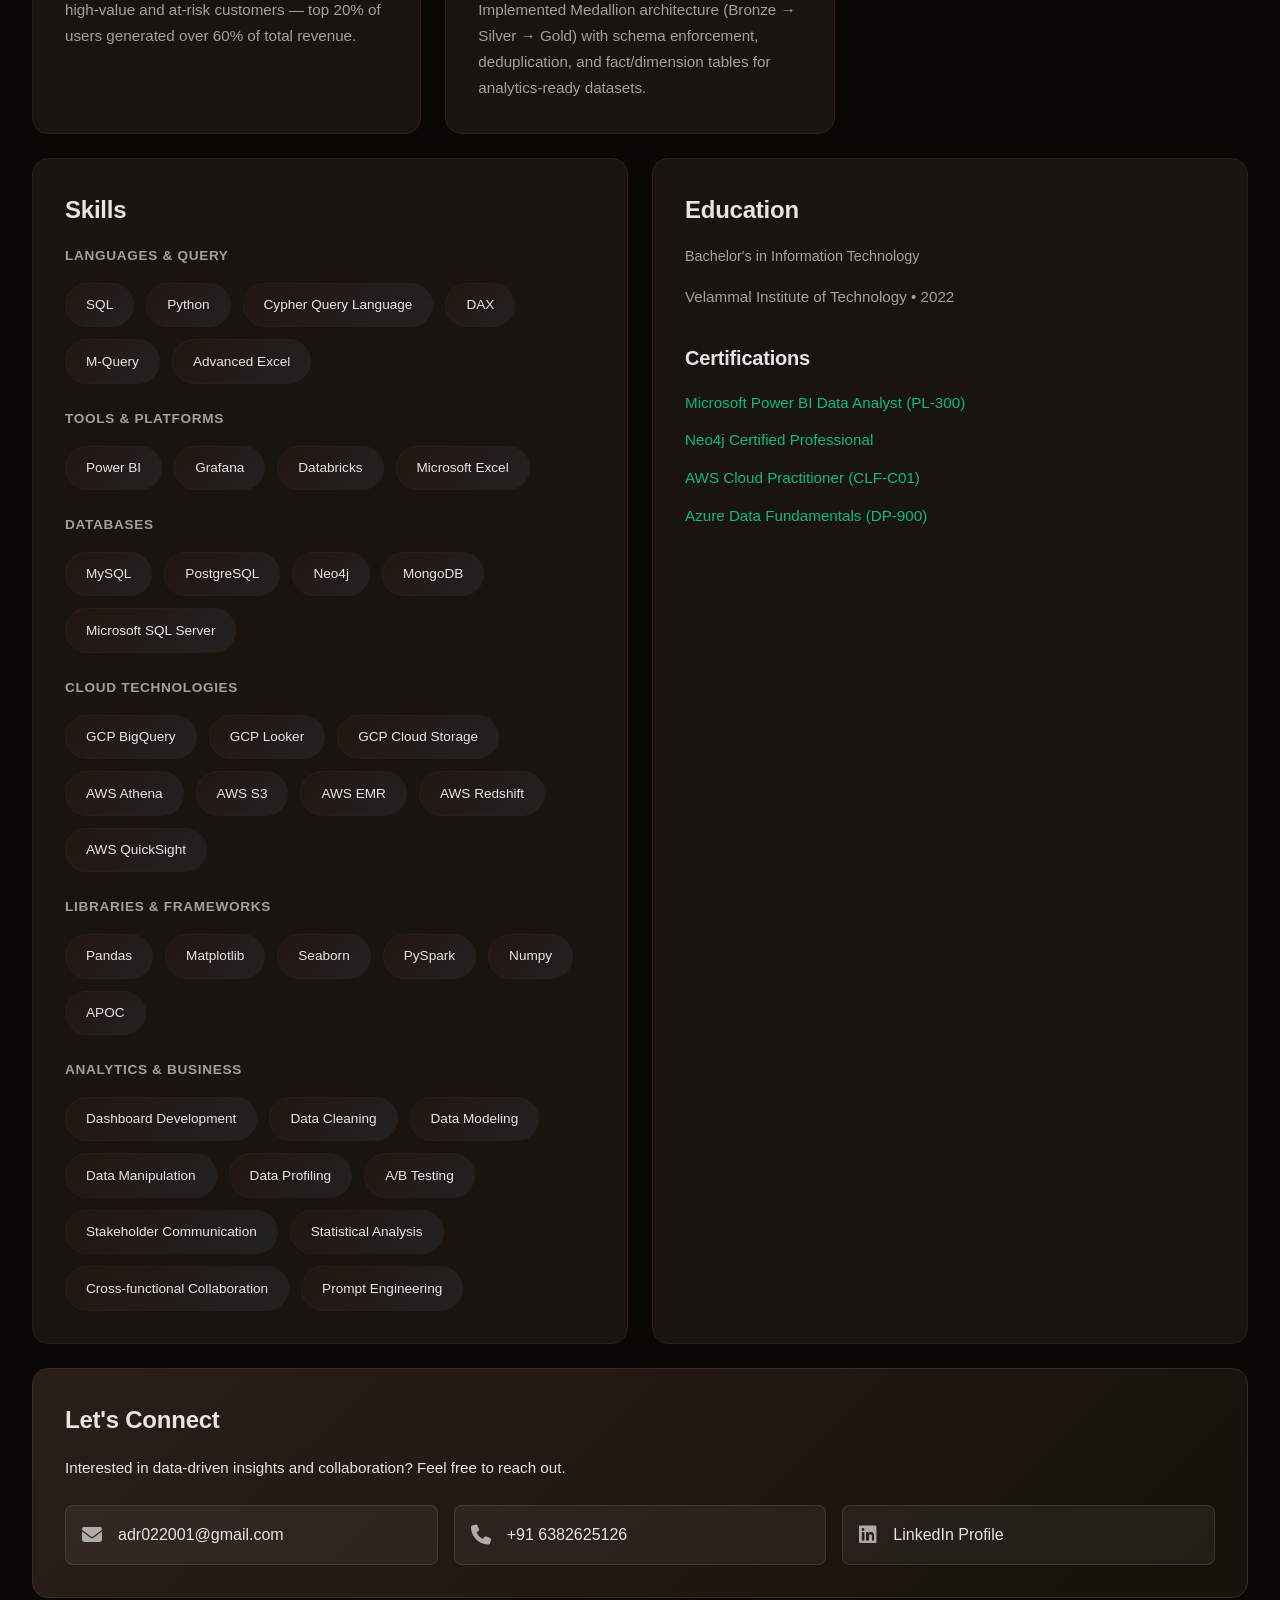
==== commit 8ea21969: "Add files via upload" ====
--- a/minimalist_bento_portfolio.html
+++ b/minimalist_bento_portfolio.html
@@ -13,13 +13,14 @@
     }
 
     :root {
-      --bg: #0a0a0a;
-      --surface: #151515;
+      --bg: #0a0805;
+      --surface: #1a1410;
       --text: #e5e5e5;
       --text-secondary: #a0a0a0;
-      --accent: #3b82f6;
-      --secondary-section: #1a1a1a;
-      --border: #262626;
+      --accent: #f97316;
+      --accent-secondary: #10b981;
+      --secondary-section: #221510;
+      --border: #2a1f18;
       --shadow: rgba(0, 0, 0, 0.5);
     }
 
@@ -111,7 +112,7 @@
       margin-bottom: 1.5rem;
       min-height: 1.8rem;
       position: relative;
-      background: linear-gradient(90deg, var(--text-secondary) 0%, var(--accent) 50%, var(--text-secondary) 100%);
+      background: linear-gradient(90deg, var(--text-secondary) 0%, var(--accent) 50%, var(--accent-secondary) 100%);
       background-size: 200% auto;
       -webkit-background-clip: text;
       -webkit-text-fill-color: transparent;
@@ -162,28 +163,38 @@
       display: inline-flex;
       align-items: center;
       gap: 0.5rem;
+      border: none;
+      cursor: pointer;
     }
 
     .btn-primary {
-      background: var(--accent);
+      background: linear-gradient(135deg, var(--accent) 0%, #ea580c 100%);
       color: white;
+      box-shadow: 0 4px 15px rgba(249, 115, 22, 0.25);
     }
 
     .btn-primary:hover {
-      transform: translateY(-2px);
-      box-shadow: 0 4px 12px rgba(0, 123, 255, 0.3);
-      background: #0056b3;
+      transform: translateY(-3px);
+      box-shadow: 0 8px 25px rgba(249, 115, 22, 0.45);
+      background: linear-gradient(135deg, #ea580c 0%, #d64d0a 100%);
+    }
+
+    .btn-primary:active {
+      transform: translateY(-1px);
     }
 
     .btn-secondary {
       background: var(--surface);
       color: var(--text);
-      border: 1px solid var(--border);
+      border: 1.5px solid var(--border);
+      transition: all 0.3s ease;
     }
 
     .btn-secondary:hover {
       border-color: var(--accent);
-      background: var(--secondary-section);
+      color: var(--accent);
+      box-shadow: 0 4px 12px rgba(249, 115, 22, 0.15);
+      background: rgba(249, 115, 22, 0.05);
     }
 
     /* Bento Grid */
@@ -211,14 +222,14 @@
       left: 0;
       right: 0;
       bottom: 0;
-      background: radial-gradient(circle at 30% 30%, rgba(59, 130, 246, 0.15), transparent 80%);
+      background: radial-gradient(circle at 30% 30%, rgba(249, 115, 22, 0.12), transparent 80%);
       opacity: 0;
       transition: opacity 0.3s ease;
       pointer-events: none;
     }
 
     .bento-item:hover {
-      box-shadow: 0 8px 24px var(--shadow), 0 0 30px rgba(59, 130, 246, 0.2);
+      box-shadow: 0 8px 24px var(--shadow), 0 0 30px rgba(249, 115, 22, 0.2);
       transform: translateY(-6px) scale(1.02);
       border-color: var(--accent);
     }
@@ -294,7 +305,7 @@
       content: '•';
       position: absolute;
       left: 0;
-      color: var(--accent);
+      color: var(--accent-secondary);
       font-weight: bold;
     }
 
@@ -363,7 +374,7 @@
       left: -100%;
       width: 100%;
       height: 100%;
-      background: var(--accent);
+      background: linear-gradient(90deg, var(--accent) 0%, var(--accent-secondary) 100%);
       transition: left 0.3s cubic-bezier(0.4, 0, 0.2, 1);
       z-index: -1;
       border-radius: 25px;
@@ -373,7 +384,7 @@
       color: white;
       border-color: var(--accent);
       transform: translateY(-3px);
-      box-shadow: 0 6px 20px rgba(59, 130, 246, 0.4);
+      box-shadow: 0 6px 20px rgba(249, 115, 22, 0.35);
     }
 
     .skill-tag:hover::before {
@@ -422,7 +433,7 @@
     }
 
     .cert-list a {
-      color: var(--accent);
+      color: var(--accent-secondary);
       text-decoration: none;
       font-size: 0.95rem;
       transition: opacity 0.2s;
@@ -434,9 +445,8 @@
 
     /* Accent Item */
     .accent-item {
-      background: linear-gradient(135deg, #1a1a1a 0%, #0f0f0f 100%);
-      color: var(--text);
-      border: 1px solid #2a2a2a;
+      background: linear-gradient(135deg, #2a1f18 0%, #16110b 100%);
+      border: 1px solid #3a2a22;
     }
 
     .accent-item .item-title,
@@ -672,7 +682,7 @@
             <div class="skill-tags">
               <span class="skill-tag">SQL</span>
               <span class="skill-tag">Python</span>
-              <span class="skill-tag">Cypher</span>
+              <span class="skill-tag">Cypher Query Language</span>
               <span class="skill-tag">DAX</span>
               <span class="skill-tag">M-Query</span>
               <span class="skill-tag">Advanced Excel</span>
@@ -694,7 +704,7 @@
               <span class="skill-tag">PostgreSQL</span>
               <span class="skill-tag">Neo4j</span>
               <span class="skill-tag">MongoDB</span>
-              <span class="skill-tag">SQL Server</span>
+              <span class="skill-tag">Microsoft SQL Server</span>
             </div>
           </div>
           <div class="skill-category">
@@ -702,7 +712,7 @@
             <div class="skill-tags">
               <span class="skill-tag">GCP BigQuery</span>
               <span class="skill-tag">GCP Looker</span>
-              <span class="skill-tag">Cloud Storage</span>
+              <span class="skill-tag">GCP Cloud Storage</span>
               <span class="skill-tag">AWS Athena</span>
               <span class="skill-tag">AWS S3</span>
               <span class="skill-tag">AWS EMR</span>
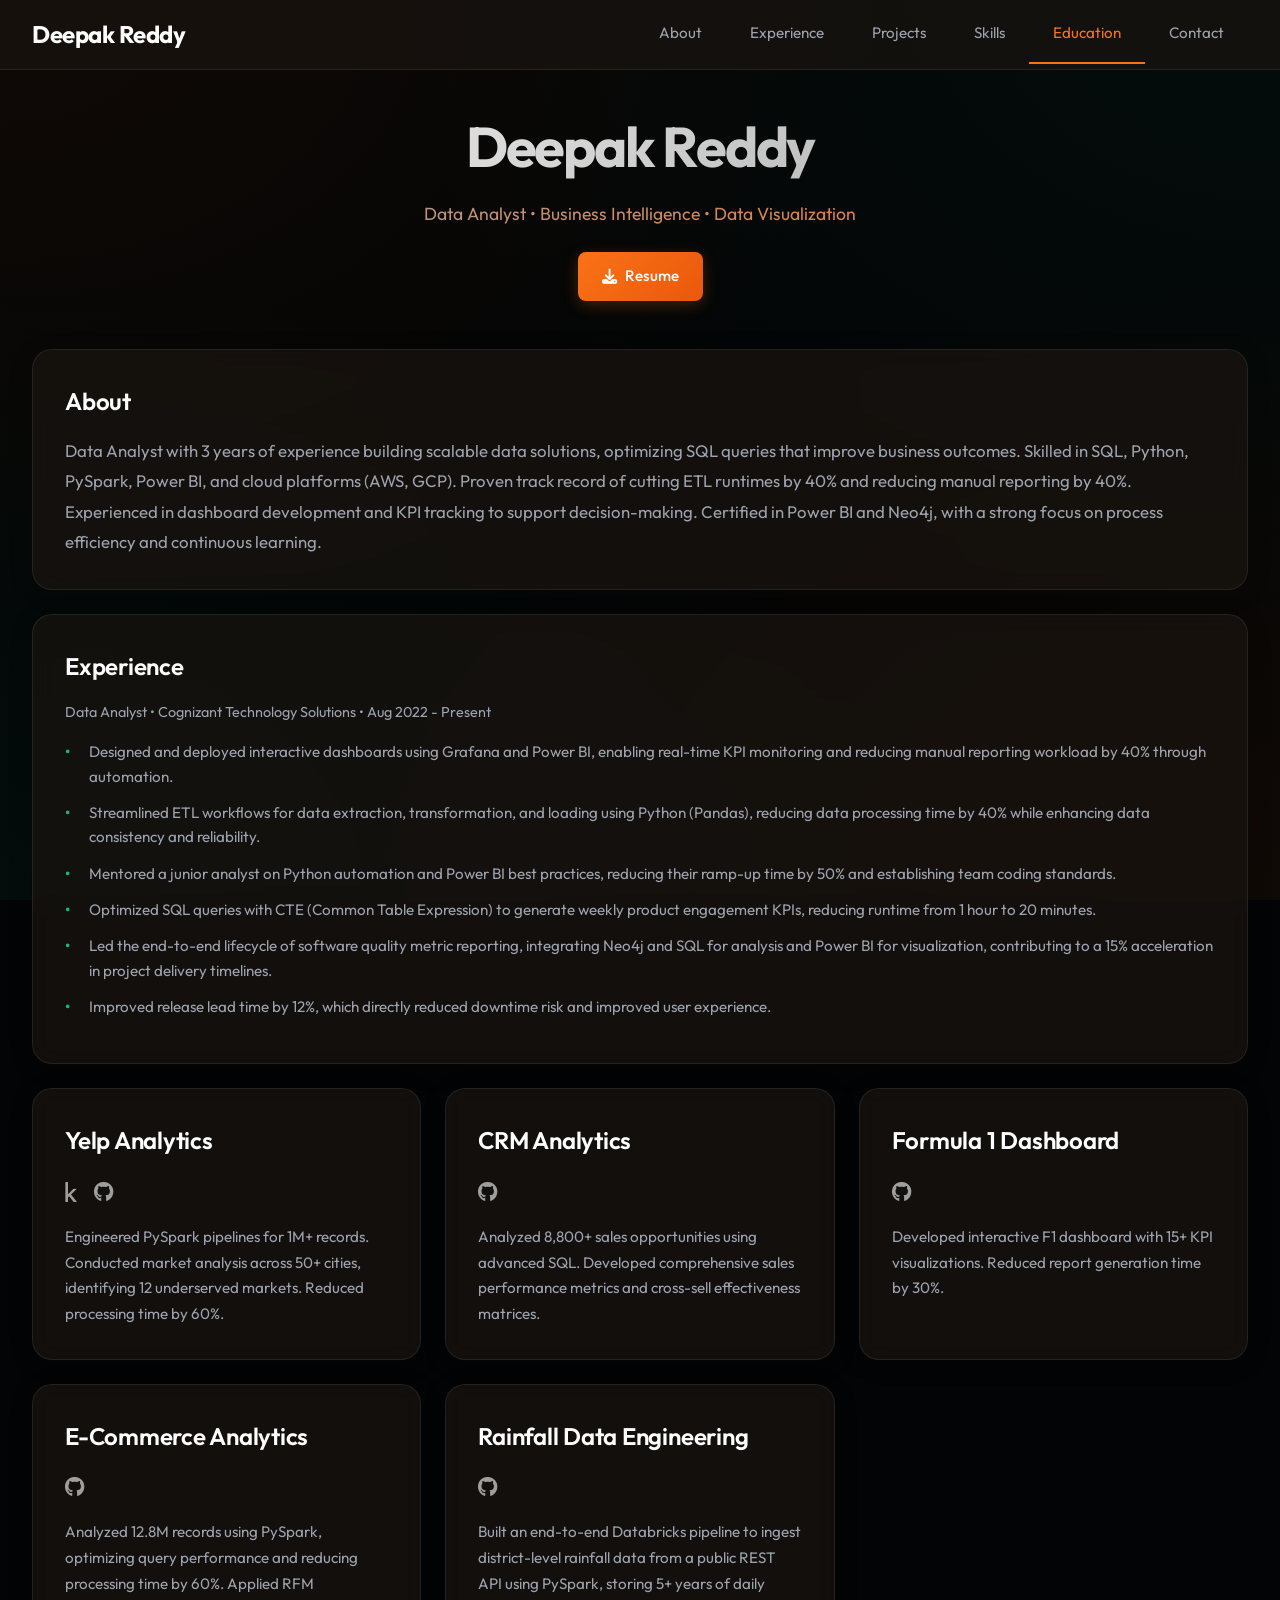
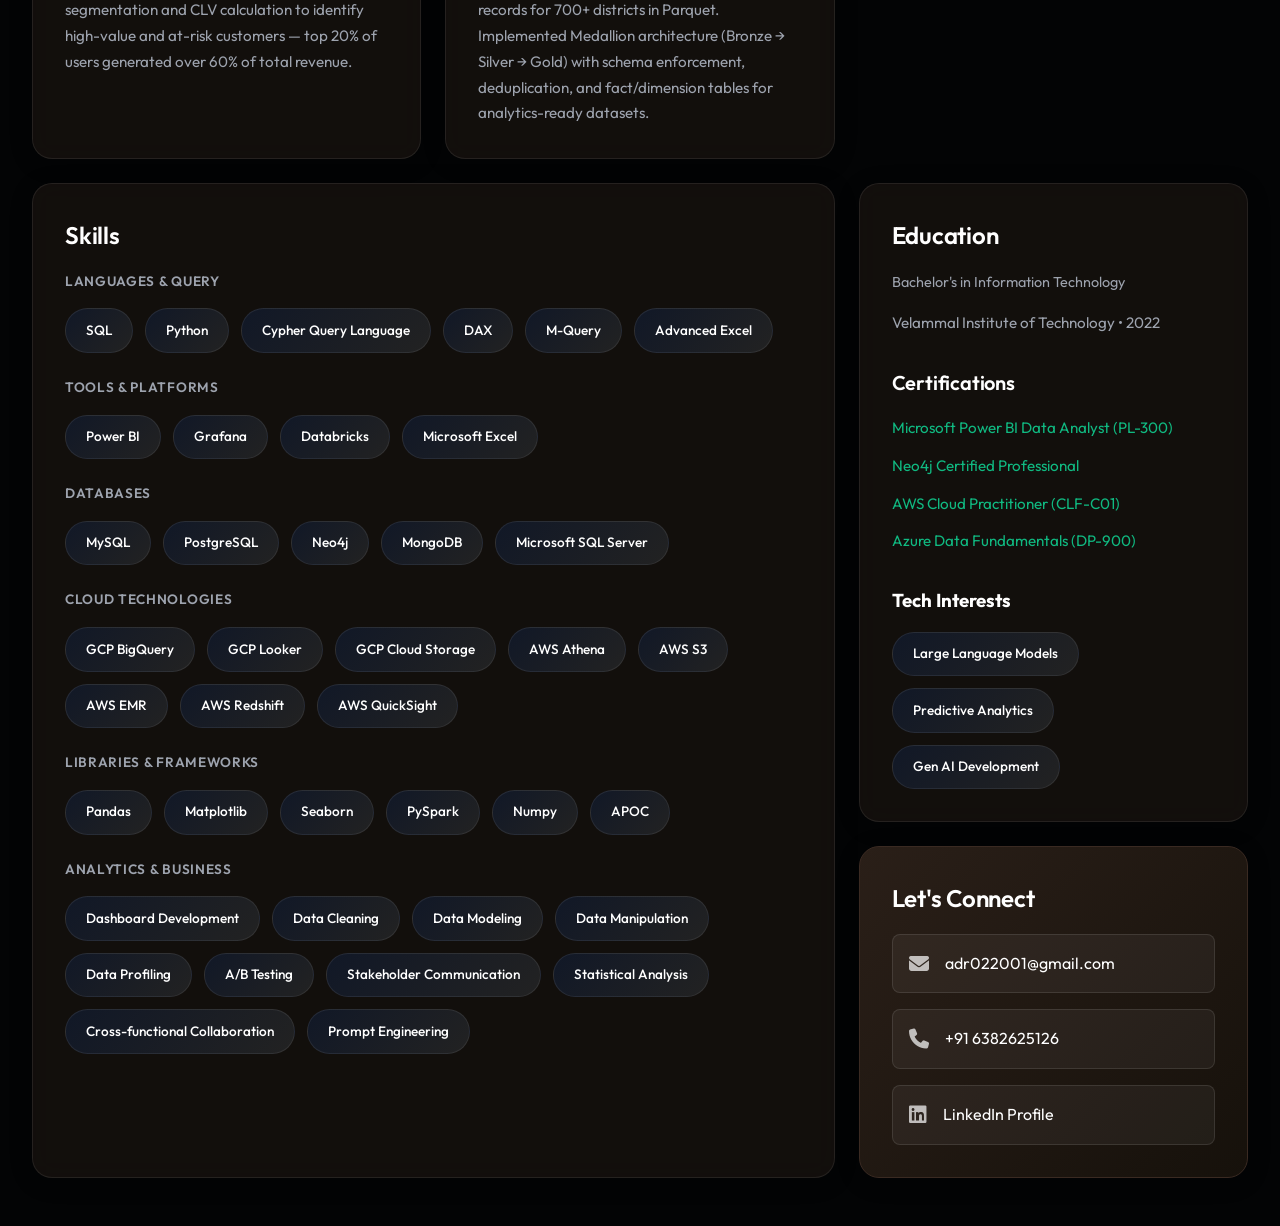
==== commit c4a05b9c: "Add files via upload" ====
--- a/minimalist_bento_portfolio.html
+++ b/minimalist_bento_portfolio.html
@@ -1,9 +1,32 @@
 <!DOCTYPE html>
 <html lang="en">
+
 <head>
   <meta charset="UTF-8">
   <meta name="viewport" content="width=device-width, initial-scale=1.0">
-  <title>Deepak Reddy - Data Analyst</title>
+  <meta name="description"
+    content="Deepak Reddy - Data Analyst portfolio showcasing data visualization, BI dashboarding, and SQL optimization projects.">
+  <meta name="keywords" content="Data Analyst, Portfolio, Deepak Reddy, Power BI, SQL, Python, Business Intelligence">
+  <meta name="author" content="Deepak Reddy">
+
+  <!-- Open Graph / Facebook -->
+  <meta property="og:type" content="website">
+  <meta property="og:title" content="Deepak Reddy - Data Analyst Portfolio">
+  <meta property="og:description"
+    content="Data Analyst with 3 years of experience building scalable data solutions. Check out my projects and skills.">
+  <meta property="og:image" content="https://yourwebsite.com/og-image.jpg">
+
+  <!-- Twitter -->
+  <meta property="twitter:card" content="summary_large_image">
+  <meta property="twitter:title" content="Deepak Reddy - Data Analyst Portfolio">
+  <meta property="twitter:description"
+    content="Data Analyst with 3 years of experience building scalable data solutions. Check out my projects and skills.">
+  <meta property="twitter:image" content="https://yourwebsite.com/og-image.jpg">
+
+  <title>Deepak Reddy - Data Analyst Portfolio</title>
+  <link rel="preconnect" href="https://fonts.googleapis.com">
+  <link rel="preconnect" href="https://fonts.gstatic.com" crossorigin>
+  <link href="https://fonts.googleapis.com/css2?family=Outfit:wght@300;400;500;600;700&display=swap" rel="stylesheet">
   <link href="https://cdnjs.cloudflare.com/ajax/libs/font-awesome/6.4.0/css/all.min.css" rel="stylesheet">
   <style>
     * {
@@ -13,23 +36,36 @@
     }
 
     :root {
-      --bg: #0a0805;
-      --surface: #1a1410;
-      --text: #e5e5e5;
-      --text-secondary: #a0a0a0;
+      --bg: #030405;
+      /* Deeper black */
+      --surface: rgba(26, 20, 16, 0.7);
+      /* Translucent for glassmorphism */
+      --text: #ffffff;
+      --text-secondary: #9da3ae;
       --accent: #f97316;
       --accent-secondary: #10b981;
-      --secondary-section: #221510;
-      --border: #2a1f18;
-      --shadow: rgba(0, 0, 0, 0.5);
+      --secondary-section: #111827;
+      --border: rgba(255, 255, 255, 0.08);
+      /* Sophisticated thin border */
+      --shadow: rgba(0, 0, 0, 0.8);
+      --glass-bg: rgba(255, 255, 255, 0.03);
+      --glass-border: rgba(255, 255, 255, 0.1);
     }
 
     body {
-      font-family: -apple-system, BlinkMacSystemFont, 'Segoe UI', sans-serif;
+      font-family: 'Outfit', -apple-system, BlinkMacSystemFont, 'Segoe UI', sans-serif;
       background: var(--bg);
+      background-image:
+        radial-gradient(at 0% 0%, rgba(249, 115, 22, 0.05) 0px, transparent 50%),
+        radial-gradient(at 100% 0%, rgba(16, 185, 129, 0.05) 0px, transparent 50%),
+        radial-gradient(at 100% 100%, rgba(249, 115, 22, 0.05) 0px, transparent 50%),
+        radial-gradient(at 0% 100%, rgba(16, 185, 129, 0.05) 0px, transparent 50%);
+      background-attachment: fixed;
       color: var(--text);
       line-height: 1.6;
       padding-top: 70px;
+      overflow-x: hidden;
+      scroll-behavior: smooth;
     }
 
     /* Top Navbar */
@@ -100,10 +136,14 @@
     }
 
     .name {
-      font-size: 2.5rem;
+      font-size: 3.5rem;
       font-weight: 700;
       margin-bottom: 0.5rem;
-      letter-spacing: -0.02em;
+      letter-spacing: -0.04em;
+      background: linear-gradient(135deg, #fff 0%, #a0a0a0 100%);
+      -webkit-background-clip: text;
+      background-clip: text;
+      -webkit-text-fill-color: transparent;
     }
 
     .tagline {
@@ -131,6 +171,7 @@
         opacity: 0;
         transform: translateY(10px);
       }
+
       100% {
         opacity: 1;
         transform: translateY(0);
@@ -141,6 +182,7 @@
       0% {
         background-position: -200% auto;
       }
+
       100% {
         background-position: 200% auto;
       }
@@ -207,12 +249,16 @@
 
     .bento-item {
       background: var(--surface);
+      backdrop-filter: blur(12px);
+      -webkit-backdrop-filter: blur(12px);
       border: 1px solid var(--border);
-      border-radius: 16px;
+      border-radius: 20px;
+      /* Slightly rounder */
       padding: 2rem;
-      transition: all 0.3s;
+      transition: all 0.4s cubic-bezier(0.23, 1, 0.32, 1);
       position: relative;
       overflow: hidden;
+      box-shadow: 0 4px 24px -1px rgba(0, 0, 0, 0.2);
     }
 
     .bento-item::before {
@@ -256,11 +302,29 @@
     }
 
     /* Grid Sizes */
-    .span-12 { grid-column: span 12; }
-    .span-8 { grid-column: span 8; }
-    .span-6 { grid-column: span 6; }
-    .span-4 { grid-column: span 4; }
-    .span-3 { grid-column: span 3; }
+    .span-12 {
+      grid-column: span 12;
+    }
+
+    .span-8 {
+      grid-column: span 8;
+    }
+
+    .span-6 {
+      grid-column: span 6;
+    }
+
+    .span-4 {
+      grid-column: span 4;
+    }
+
+    .span-3 {
+      grid-column: span 3;
+    }
+
+    .row-span-2 {
+      grid-row: span 2;
+    }
 
     /* Item Styles */
     .item-title {
@@ -491,10 +555,21 @@
 
     /* Responsive */
     @media (max-width: 1024px) {
-      .span-8 { grid-column: span 12; }
-      .span-6 { grid-column: span 12; }
-      .span-4 { grid-column: span 6; }
-      .span-3 { grid-column: span 6; }
+      .span-8 {
+        grid-column: span 12;
+      }
+
+      .span-6 {
+        grid-column: span 12;
+      }
+
+      .span-4 {
+        grid-column: span 6;
+      }
+
+      .span-3 {
+        grid-column: span 6;
+      }
     }
 
     @media (max-width: 768px) {
@@ -553,6 +628,7 @@
     }
   </style>
 </head>
+
 <body>
   <!-- Top Navbar -->
   <nav class="navbar">
@@ -573,7 +649,8 @@
       <h1 class="name">Deepak Reddy</h1>
       <p class="tagline">Data Analyst • Business Intelligence • Data Visualization</p>
       <div class="header-actions">
-        <a href="Assets/Deepak_Reddy_DataAnalyst_Resume.pdf" target="_blank" class="btn btn-primary">
+        <a href="Assets/Deepak_Reddy_DataAnalyst_Resume.pdf" target="_blank" class="btn btn-primary"
+          aria-label="Download Deepak Reddy's Resume">
           <i class="fas fa-download"></i>
           Resume
         </a>
@@ -582,12 +659,16 @@
 
     <!-- Bento Grid -->
     <div class="bento-grid">
-      
+
       <!-- About -->
       <div class="bento-item span-12" id="about">
         <h2 class="item-title">About</h2>
         <p class="item-description about-content">
-          Data Analyst with 3 years of experience building scalable data solutions, optimizing SQL queries that improve business outcomes. Skilled in SQL, Python, PySpark, Power BI, and cloud platforms (AWS, GCP). Proven track record of cutting ETL runtimes by 40% and reducing manual reporting by 40%. Experienced in dashboard development and KPI tracking to support decision-making. Certified in Power BI and Neo4j, with a strong focus on process efficiency and continuous learning.
+          Data Analyst with 3 years of experience building scalable data solutions, optimizing SQL queries that improve
+          business outcomes. Skilled in SQL, Python, PySpark, Power BI, and cloud platforms (AWS, GCP). Proven track
+          record of cutting ETL runtimes by 40% and reducing manual reporting by 40%. Experienced in dashboard
+          development and KPI tracking to support decision-making. Certified in Power BI and Neo4j, with a strong focus
+          on process efficiency and continuous learning.
         </p>
       </div>
 
@@ -596,11 +677,16 @@
         <h2 class="item-title">Experience</h2>
         <div class="item-subtitle">Data Analyst • Cognizant Technology Solutions • Aug 2022 - Present</div>
         <ul class="experience-list">
-          <li>Designed and deployed interactive dashboards using Grafana and Power BI, enabling real-time KPI monitoring and reducing manual reporting workload by 40% through automation.</li>
-          <li>Streamlined ETL workflows for data extraction, transformation, and loading using Python (Pandas), reducing data processing time by 40% while enhancing data consistency and reliability.</li>
-          <li>Mentored a junior analyst on Python automation and Power BI best practices, reducing their ramp-up time by 50% and establishing team coding standards.</li>
-          <li>Optimized SQL queries with CTE (Common Table Expression) to generate weekly product engagement KPIs, reducing runtime from 1 hour to 20 minutes.</li>
-          <li>Led the end-to-end lifecycle of software quality metric reporting, integrating Neo4j and SQL for analysis and Power BI for visualization, contributing to a 15% acceleration in project delivery timelines.</li>
+          <li>Designed and deployed interactive dashboards using Grafana and Power BI, enabling real-time KPI monitoring
+            and reducing manual reporting workload by 40% through automation.</li>
+          <li>Streamlined ETL workflows for data extraction, transformation, and loading using Python (Pandas), reducing
+            data processing time by 40% while enhancing data consistency and reliability.</li>
+          <li>Mentored a junior analyst on Python automation and Power BI best practices, reducing their ramp-up time by
+            50% and establishing team coding standards.</li>
+          <li>Optimized SQL queries with CTE (Common Table Expression) to generate weekly product engagement KPIs,
+            reducing runtime from 1 hour to 20 minutes.</li>
+          <li>Led the end-to-end lifecycle of software quality metric reporting, integrating Neo4j and SQL for analysis
+            and Power BI for visualization, contributing to a 15% acceleration in project delivery timelines.</li>
           <li>Improved release lead time by 12%, which directly reduced downtime risk and improved user experience.</li>
         </ul>
       </div>
@@ -609,15 +695,18 @@
       <div class="bento-item span-4" id="projects">
         <h3 class="item-title">Yelp Analytics</h3>
         <div class="project-links">
-          <a href="https://www.kaggle.com/code/adr2001/yelp-data-analysis" target="_blank" class="project-link">
+          <a href="https://www.kaggle.com/code/adr2001/yelp-data-analysis" target="_blank" class="project-link"
+            aria-label="View Yelp Analytics on Kaggle">
             <i class="fab fa-kaggle"></i>
           </a>
-          <a href="https://github.com/DeepakReddy02/Yelp-data-Analytics" target="_blank" class="project-link">
+          <a href="https://github.com/DeepakReddy02/Yelp-data-Analytics" target="_blank" class="project-link"
+            aria-label="View Yelp Analytics on GitHub">
             <i class="fab fa-github"></i>
           </a>
         </div>
         <p class="item-description">
-          Engineered PySpark pipelines for 1M+ records. Conducted market analysis across 50+ cities, identifying 12 underserved markets. Reduced processing time by 60%.
+          Engineered PySpark pipelines for 1M+ records. Conducted market analysis across 50+ cities, identifying 12
+          underserved markets. Reduced processing time by 60%.
         </p>
       </div>
 
@@ -625,12 +714,14 @@
       <div class="bento-item span-4">
         <h3 class="item-title">CRM Analytics</h3>
         <div class="project-links">
-          <a href="https://github.com/DeepakReddy02/CRM-Data-analytics" target="_blank" class="project-link">
+          <a href="https://github.com/DeepakReddy02/CRM-Data-analytics" target="_blank" class="project-link"
+            aria-label="View CRM Analytics on GitHub">
             <i class="fab fa-github"></i>
           </a>
         </div>
         <p class="item-description">
-          Analyzed 8,800+ sales opportunities using advanced SQL. Developed comprehensive sales performance metrics and cross-sell effectiveness matrices.
+          Analyzed 8,800+ sales opportunities using advanced SQL. Developed comprehensive sales performance metrics and
+          cross-sell effectiveness matrices.
         </p>
       </div>
 
@@ -638,7 +729,8 @@
       <div class="bento-item span-4">
         <h3 class="item-title">Formula 1 Dashboard</h3>
         <div class="project-links">
-          <a href="https://github.com/DeepakReddy02/Formula-1-Dashboard" target="_blank" class="project-link">
+          <a href="https://github.com/DeepakReddy02/Formula-1-Dashboard" target="_blank" class="project-link"
+            aria-label="View Formula 1 Dashboard on GitHub">
             <i class="fab fa-github"></i>
           </a>
         </div>
@@ -656,7 +748,9 @@
           </a>
         </div>
         <p class="item-description">
-          Analyzed 12.8M records using PySpark, optimizing query performance and reducing processing time by 60%. Applied RFM segmentation and CLV calculation to identify high-value and at-risk customers — top 20% of users generated over 60% of total revenue.
+          Analyzed 12.8M records using PySpark, optimizing query performance and reducing processing time by 60%.
+          Applied RFM segmentation and CLV calculation to identify high-value and at-risk customers — top 20% of users
+          generated over 60% of total revenue.
         </p>
       </div>
 
@@ -669,12 +763,15 @@
           </a>
         </div>
         <p class="item-description">
-          Built an end-to-end Databricks pipeline to ingest district-level rainfall data from a public REST API using PySpark, storing 5+ years of daily records for 700+ districts in Parquet. Implemented Medallion architecture (Bronze → Silver → Gold) with schema enforcement, deduplication, and fact/dimension tables for analytics-ready datasets.
+          Built an end-to-end Databricks pipeline to ingest district-level rainfall data from a public REST API using
+          PySpark, storing 5+ years of daily records for 700+ districts in Parquet. Implemented Medallion architecture
+          (Bronze → Silver → Gold) with schema enforcement, deduplication, and fact/dimension tables for analytics-ready
+          datasets.
         </p>
       </div>
 
       <!-- Skills -->
-      <div class="bento-item span-6" id="skills">
+      <div class="bento-item span-8 row-span-2" id="skills">
         <h2 class="item-title">Skills</h2>
         <div class="skills-grid">
           <div class="skill-category">
@@ -750,41 +847,52 @@
       </div>
 
       <!-- Education & Certifications -->
-      <div class="bento-item span-6" id="education">
+      <div class="bento-item span-4" id="education">
         <h2 class="item-title">Education</h2>
         <div class="item-subtitle">Bachelor's in Information Technology</div>
         <p class="item-description" style="margin-bottom: 2rem;">Velammal Institute of Technology • 2022</p>
-        
+
         <h3 class="item-title" style="font-size: 1.25rem;">Certifications</h3>
         <ul class="cert-list">
-          <li><a href="https://learn.microsoft.com/en-us/users/deepakreddy-7486/credentials/6c7aa562362c20fa" target="_blank">Microsoft Power BI Data Analyst (PL-300)</a></li>
-          <li><a href="https://graphacademy.neo4j.com/c/1edc7d7e-53f9-4a32-aede-22fb9f663efd/" target="_blank">Neo4j Certified Professional</a></li>
-          <li><a href="Assets/AWS Certified Cloud Practitioner certificate.pdf" target="_blank">AWS Cloud Practitioner (CLF-C01)</a></li>
-          <li><a href="https://learn.microsoft.com/api/credentials/share/en-us/DEEPAKREDDY-7486/A54F7993C13CFE65?sharingId=EFF0362C7ED97661" target="_blank">Azure Data Fundamentals (DP-900)</a></li>
+          <li><a href="https://learn.microsoft.com/en-us/users/deepakreddy-7486/credentials/6c7aa562362c20fa"
+              target="_blank">Microsoft Power BI Data Analyst (PL-300)</a></li>
+          <li><a href="https://graphacademy.neo4j.com/c/1edc7d7e-53f9-4a32-aede-22fb9f663efd/" target="_blank">Neo4j
+              Certified Professional</a></li>
+          <li><a href="Assets/AWS Certified Cloud Practitioner certificate.pdf" target="_blank">AWS Cloud Practitioner
+              (CLF-C01)</a></li>
+          <li><a
+              href="https://learn.microsoft.com/api/credentials/share/en-us/DEEPAKREDDY-7486/A54F7993C13CFE65?sharingId=EFF0362C7ED97661"
+              target="_blank">Azure Data Fundamentals (DP-900)</a></li>
         </ul>
+        <h3 class="skill-category h4" style="margin-top: 2rem; margin-bottom: 1rem;">Tech Interests</h3>
+        <div class="skill-tags">
+          <span class="skill-tag">Large Language Models</span>
+          <span class="skill-tag">Predictive Analytics</span>
+          <span class="skill-tag">Gen AI Development</span>
+        </div>
       </div>
 
       <!-- Contact -->
-      <div class="bento-item span-12 accent-item" id="contact">
+      <div class="bento-item span-4 accent-item" id="contact">
         <h2 class="item-title">Let's Connect</h2>
-        <p class="item-description" style="margin-bottom: 1.5rem;">
-          Interested in data-driven insights and collaboration? Feel free to reach out.
-        </p>
-        <div class="contact-grid" style="grid-template-columns: repeat(auto-fit, minmax(250px, 1fr));">
-          <a href="mailto:adr022001@gmail.com" class="contact-item">
+        <div class="contact-grid" style="display: flex; flex-direction: column; gap: 1rem;">
+          <a href="mailto:adr022001@gmail.com" class="contact-item" aria-label="Email Deepak Reddy">
             <i class="contact-icon fas fa-envelope"></i>
             <span>adr022001@gmail.com</span>
           </a>
-          <a href="tel:+916382625126" class="contact-item">
+          <a href="tel:+916382625126" class="contact-item" aria-label="Call Deepak Reddy">
             <i class="contact-icon fas fa-phone"></i>
             <span>+91 6382625126</span>
           </a>
-          <a href="https://www.linkedin.com/in/deepak-reddy-data-analyst/" target="_blank" class="contact-item">
+          <a href="https://www.linkedin.com/in/deepak-reddy-data-analyst/" target="_blank" class="contact-item"
+            aria-label="Deepak Reddy's LinkedIn Profile">
             <i class="contact-icon fab fa-linkedin"></i>
             <span>LinkedIn Profile</span>
           </a>
         </div>
       </div>
+
+
 
     </div>
   </div>
@@ -795,7 +903,7 @@
       const tagline = document.getElementById('tagline');
       const text = tagline.textContent;
       tagline.textContent = '';
-      
+
       let delay = 0;
       for (let i = 0; i < text.length; i++) {
         const char = text[i];
@@ -804,7 +912,7 @@
         span.textContent = char;
         span.style.animationDelay = `${delay}ms`;
         tagline.appendChild(span);
-        
+
         // Add stagger effect, slower for punctuation
         delay += char === '•' ? 100 : 30;
       }
@@ -821,6 +929,35 @@
       });
       element.classList.add('active');
     }
+
+    // Intersection Observer for active nav
+    const sections = document.querySelectorAll('.bento-item[id]');
+    const navLinks = document.querySelectorAll('.nav-link');
+
+    const observerOptions = {
+      root: null,
+      rootMargin: '-20% 0px -70% 0px',
+      threshold: 0
+    };
+
+    const observer = new IntersectionObserver((entries) => {
+      entries.forEach(entry => {
+        if (entry.isIntersecting) {
+          const id = entry.target.getAttribute('id');
+          navLinks.forEach(link => {
+            link.classList.remove('active');
+            if (link.getAttribute('href') === `#${id}`) {
+              link.classList.add('active');
+            }
+          });
+        }
+      });
+    }, observerOptions);
+
+    sections.forEach(section => {
+      observer.observe(section);
+    });
   </script>
 </body>
+
 </html>
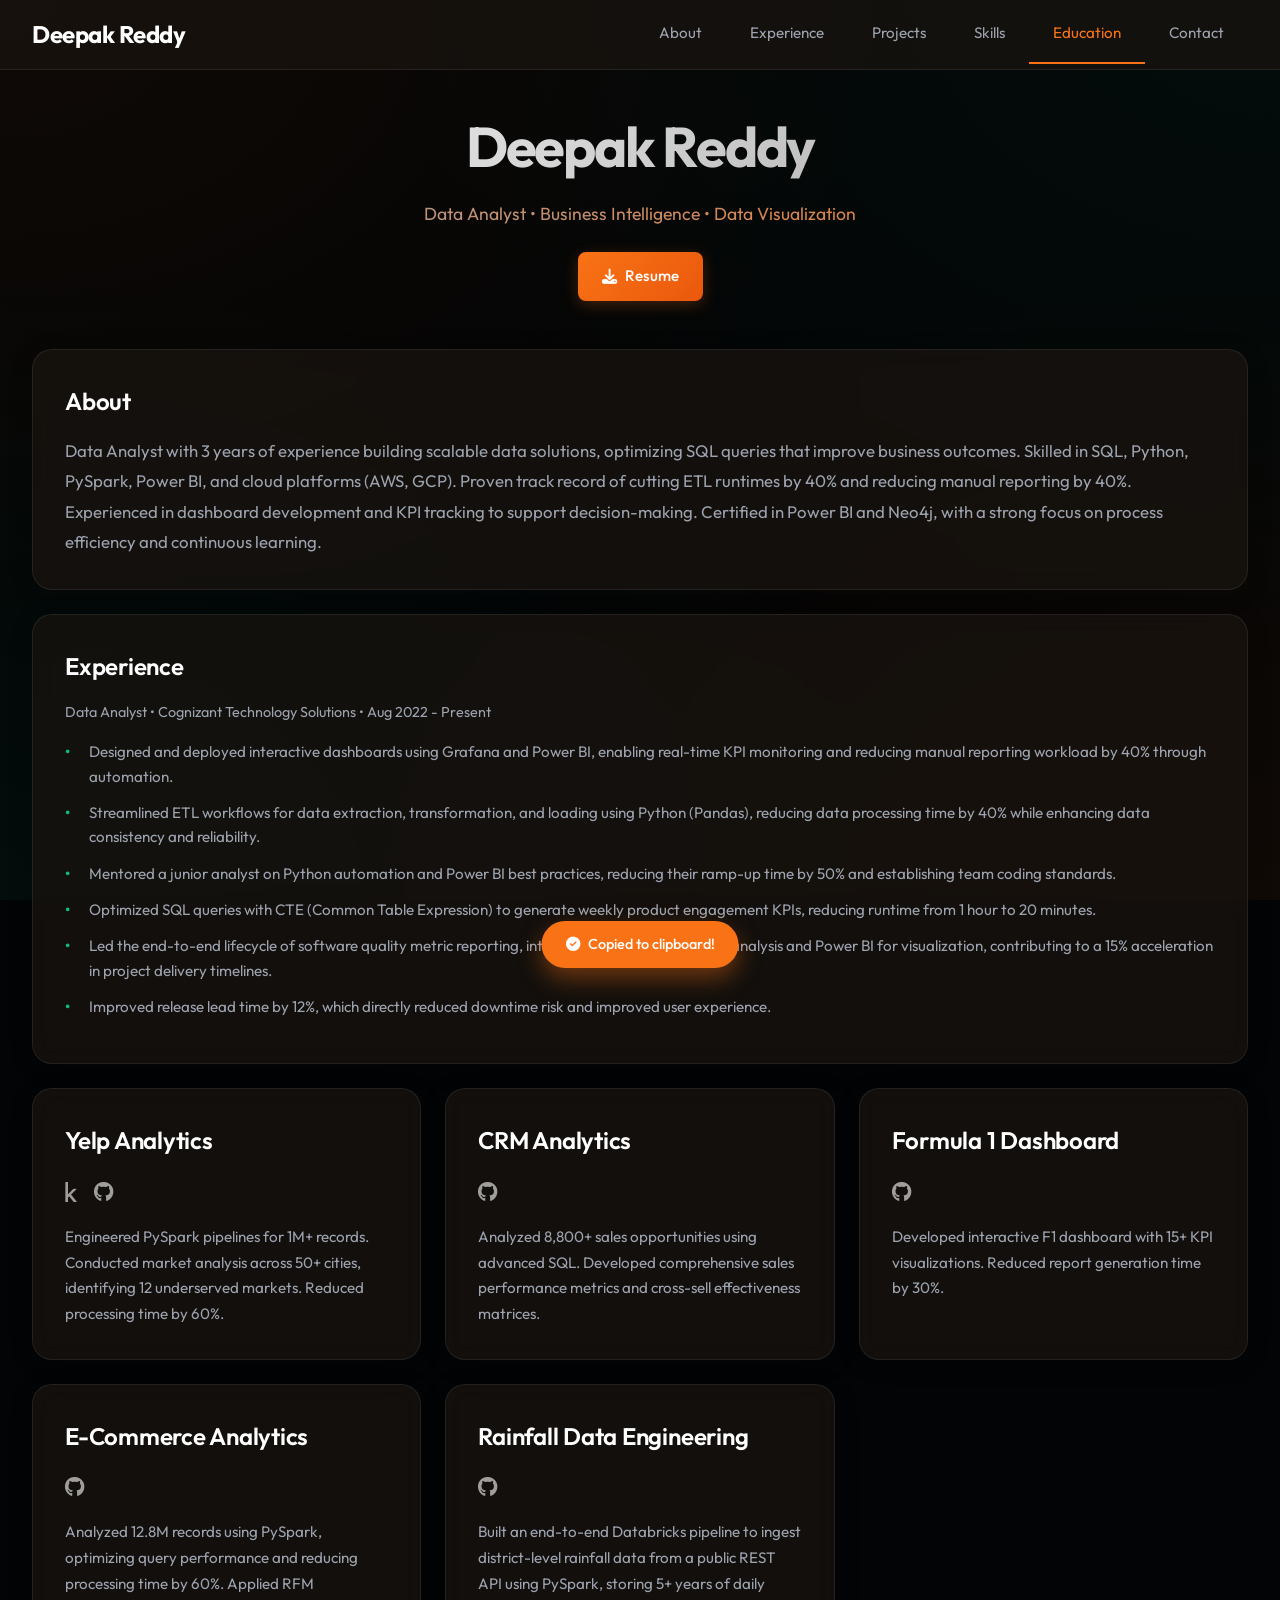
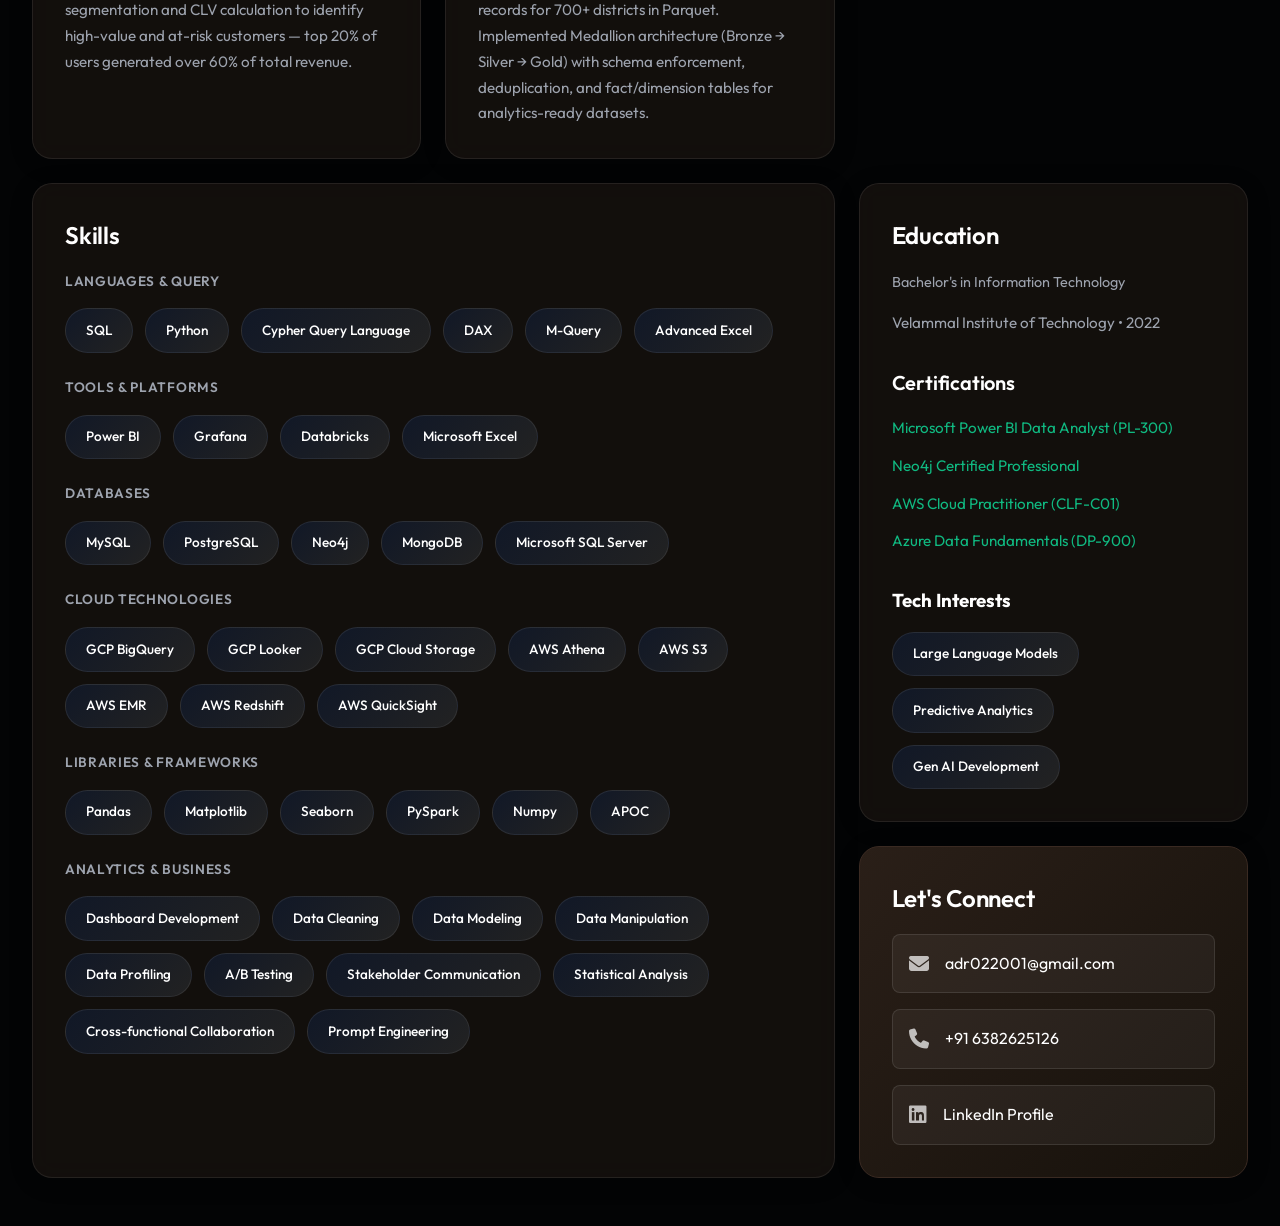
==== commit 3ce65542: "Add files via upload" ====
--- a/minimalist_bento_portfolio.html
+++ b/minimalist_bento_portfolio.html
@@ -66,6 +66,31 @@
       padding-top: 70px;
       overflow-x: hidden;
       scroll-behavior: smooth;
+      opacity: 0;
+      transition: opacity 1s ease-in-out;
+    }
+
+    body.loaded {
+      opacity: 1;
+    }
+
+    /* Custom Scrollbar */
+    ::-webkit-scrollbar {
+      width: 8px;
+    }
+
+    ::-webkit-scrollbar-track {
+      background: var(--bg);
+    }
+
+    ::-webkit-scrollbar-thumb {
+      background: var(--border);
+      border-radius: 10px;
+      border: 2px solid var(--bg);
+    }
+
+    ::-webkit-scrollbar-thumb:hover {
+      background: var(--accent);
     }
 
     /* Top Navbar */
@@ -480,6 +505,8 @@
     .contact-item:hover {
       background: var(--accent);
       color: white;
+      transform: translateY(-3px) scale(1.02);
+      box-shadow: 0 5px 15px rgba(249, 115, 22, 0.3);
     }
 
     .contact-icon {
@@ -625,6 +652,64 @@
       .container {
         padding: 0 1rem;
       }
+    }
+
+    /* Toast Notification */
+    .toast {
+      position: fixed;
+      bottom: 2rem;
+      left: 50%;
+      transform: translateX(-50%) translateY(100px);
+      background: var(--accent);
+      color: white;
+      padding: 0.75rem 1.5rem;
+      border-radius: 50px;
+      font-weight: 500;
+      font-size: 0.9rem;
+      box-shadow: 0 10px 25px rgba(249, 115, 22, 0.4);
+      z-index: 10000;
+      transition: transform 0.4s cubic-bezier(0.23, 1, 0.32, 1);
+      display: flex;
+      align-items: center;
+      gap: 0.5rem;
+    }
+
+    .toast.show {
+      transform: translateX(-50%) translateY(0);
+    }
+
+    /* Back to Top Button */
+    .back-to-top {
+      position: fixed;
+      bottom: 2rem;
+      right: 2rem;
+      width: 45px;
+      height: 45px;
+      background: var(--surface);
+      border: 1px solid var(--border);
+      color: var(--text);
+      border-radius: 50%;
+      display: flex;
+      align-items: center;
+      justify-content: center;
+      cursor: pointer;
+      z-index: 999;
+      opacity: 0;
+      visibility: hidden;
+      transition: all 0.3s ease;
+      backdrop-filter: blur(8px);
+    }
+
+    .back-to-top.show {
+      opacity: 1;
+      visibility: visible;
+    }
+
+    .back-to-top:hover {
+      background: var(--accent);
+      color: white;
+      border-color: var(--accent);
+      transform: translateY(-5px);
     }
   </style>
 </head>
@@ -876,11 +961,13 @@
       <div class="bento-item span-4 accent-item" id="contact">
         <h2 class="item-title">Let's Connect</h2>
         <div class="contact-grid" style="display: flex; flex-direction: column; gap: 1rem;">
-          <a href="mailto:adr022001@gmail.com" class="contact-item" aria-label="Email Deepak Reddy">
+          <a href="mailto:adr022001@gmail.com" class="contact-item" aria-label="Email Deepak Reddy"
+            onclick="copyToClipboard('adr022001@gmail.com', 'Email copied!')">
             <i class="contact-icon fas fa-envelope"></i>
             <span>adr022001@gmail.com</span>
           </a>
-          <a href="tel:+916382625126" class="contact-item" aria-label="Call Deepak Reddy">
+          <a href="tel:+916382625126" class="contact-item" aria-label="Call Deepak Reddy"
+            onclick="copyToClipboard('+91 6382625126', 'Phone number copied!')">
             <i class="contact-icon fas fa-phone"></i>
             <span>+91 6382625126</span>
           </a>
@@ -897,6 +984,15 @@
     </div>
   </div>
 
+  <div id="toast" class="toast">
+    <i class="fas fa-check-circle"></i>
+    <span id="toast-message">Copied to clipboard!</span>
+  </div>
+
+  <div id="back-to-top" class="back-to-top" onclick="window.scrollTo({top: 0, behavior: 'smooth'})">
+    <i class="fas fa-chevron-up"></i>
+  </div>
+
   <script>
     // Tagline character reveal animation
     function animateTagline() {
@@ -918,9 +1014,39 @@
       }
     }
 
-    // Run animation on page load
+    // Run animation and reveal page on load
     window.addEventListener('load', () => {
+      document.body.classList.add('loaded');
       setTimeout(animateTagline, 300);
+    });
+
+    // Toast Notification logic
+    function showToast(message) {
+      const toast = document.getElementById('toast');
+      const toastMessage = document.getElementById('toast-message');
+      toastMessage.textContent = message;
+      toast.classList.add('show');
+      setTimeout(() => {
+        toast.classList.remove('show');
+      }, 3000);
+    }
+
+    // Click to copy functionality
+    function copyToClipboard(text, successMsg) {
+      event.preventDefault();
+      navigator.clipboard.writeText(text).then(() => {
+        showToast(successMsg);
+      });
+    }
+
+    // Back to top visibility
+    window.addEventListener('scroll', () => {
+      const backToTop = document.getElementById('back-to-top');
+      if (window.scrollY > 300) {
+        backToTop.classList.add('show');
+      } else {
+        backToTop.classList.remove('show');
+      }
     });
 
     function setActiveNav(element) {
